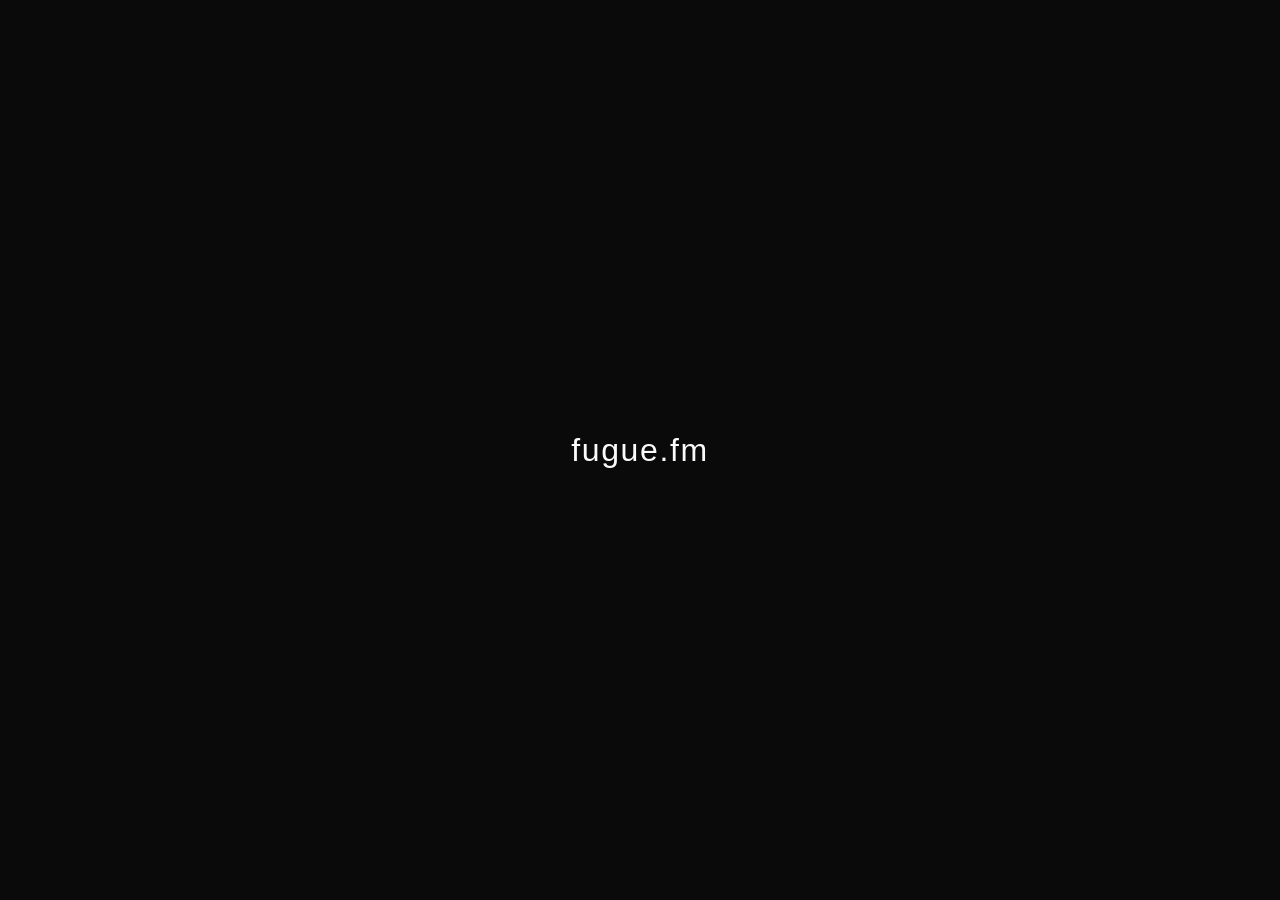
==== index.html @ 3a0ade51 "Add placeholder index.html Co-Authored-By: Claude Opus 4.7 (1M context) <noreply@anthropic.com>" ====
<!DOCTYPE html>
<html lang="en">
<head>
  <meta charset="utf-8">
  <meta name="viewport" content="width=device-width, initial-scale=1">
  <title>fugue.fm</title>
  <style>
    html, body { height: 100%; margin: 0; }
    body {
      display: flex;
      align-items: center;
      justify-content: center;
      font-family: -apple-system, BlinkMacSystemFont, "Segoe UI", Helvetica, Arial, sans-serif;
      background: #0a0a0a;
      color: #fafafa;
    }
    h1 { font-weight: 300; letter-spacing: 0.05em; }
  </style>
</head>
<body>
  <h1>fugue.fm</h1>
</body>
</html>
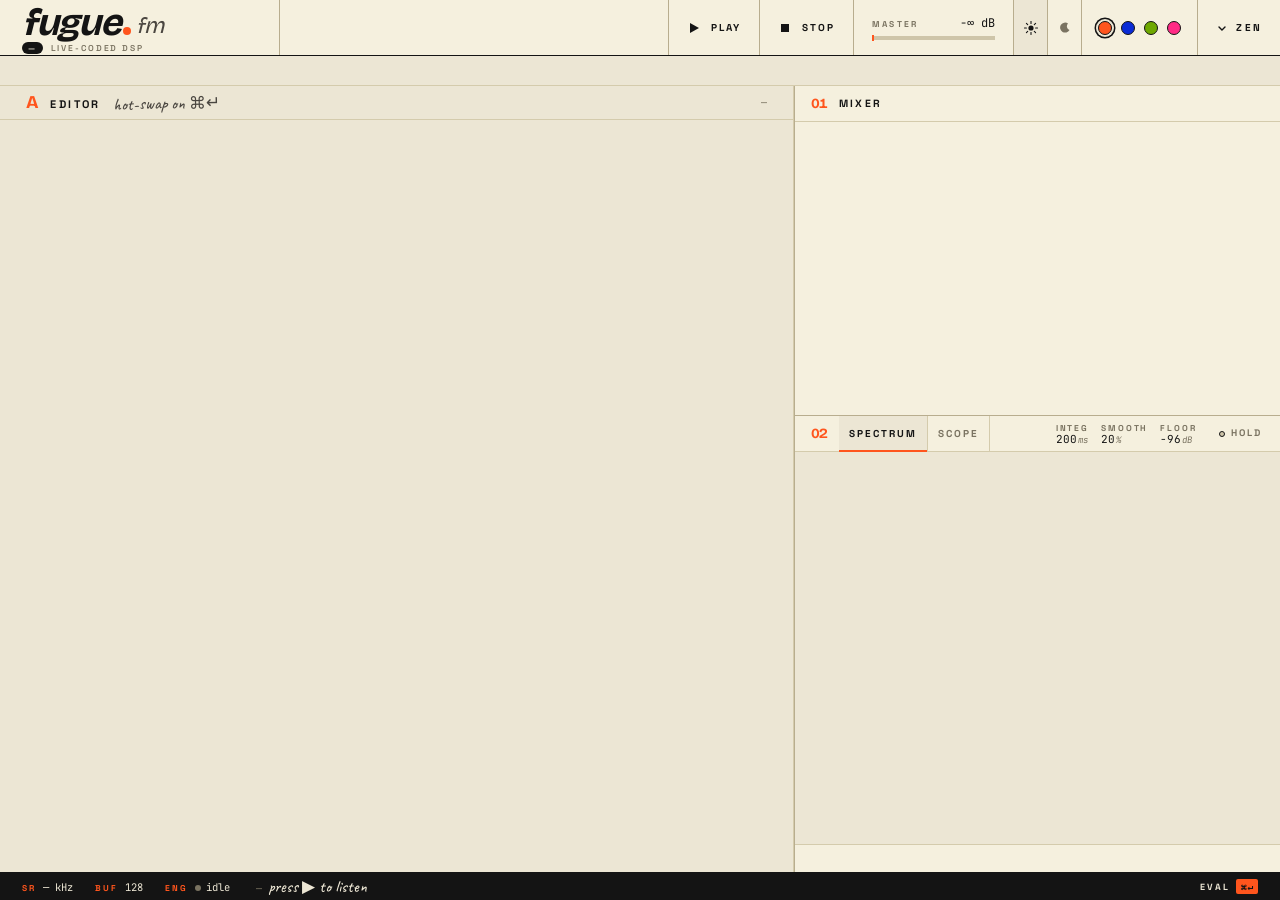
==== commit 42f5ebf8: "Ship the live-coded DSP UI Replaces the placeholder index.html with the full fugue.fm app: editor, m" ====
--- a/index.html
+++ b/index.html
@@ -1,23 +1,206 @@
-<!DOCTYPE html>
+<!doctype html>
 <html lang="en">
 <head>
-  <meta charset="utf-8">
-  <meta name="viewport" content="width=device-width, initial-scale=1">
-  <title>fugue.fm</title>
-  <style>
-    html, body { height: 100%; margin: 0; }
-    body {
-      display: flex;
-      align-items: center;
-      justify-content: center;
-      font-family: -apple-system, BlinkMacSystemFont, "Segoe UI", Helvetica, Arial, sans-serif;
-      background: #0a0a0a;
-      color: #fafafa;
-    }
-    h1 { font-weight: 300; letter-spacing: 0.05em; }
-  </style>
+  <meta charset="utf-8" />
+  <meta name="viewport" content="width=device-width, initial-scale=1, viewport-fit=cover" />
+  <title>fugue.fm — a live-coded DSP language in the browser</title>
+  <meta
+    name="description"
+    content="fugue is a live-coded DSP language that runs in your browser and plays a song while you edit it."
+  />
+  <link rel="canonical" href="https://fugue.fm/" />
+  <meta name="theme-color" content="#ece6d4" />
+  <meta name="color-scheme" content="light dark" />
+  <link
+    rel="icon"
+    type="image/svg+xml"
+    href="data:image/svg+xml,%3Csvg xmlns='http://www.w3.org/2000/svg' viewBox='0 0 32 32'%3E%3Crect width='32' height='32' fill='%23ece6d4'/%3E%3Ctext x='6' y='25' font-family='Georgia,serif' font-style='italic' font-weight='700' font-size='26' fill='%23141414'%3Ef%3C/text%3E%3Ccircle cx='22' cy='22' r='3' fill='%23ff551d'/%3E%3C/svg%3E"
+  />
+  <meta property="og:type" content="website" />
+  <meta property="og:title" content="fugue.fm — a live-coded DSP language" />
+  <meta property="og:description" content="fugue is a live-coded DSP language that runs in your browser and plays a song while you edit it." />
+  <meta property="og:url" content="https://fugue.fm/" />
+  <meta name="twitter:card" content="summary" />
+  <meta name="twitter:title" content="fugue.fm — a live-coded DSP language" />
+  <meta name="twitter:description" content="fugue is a live-coded DSP language that runs in your browser and plays a song while you edit it." />
+  <link rel="preconnect" href="https://fonts.googleapis.com" />
+  <link rel="preconnect" href="https://fonts.gstatic.com" crossorigin />
+  <link rel="preconnect" href="https://esm.sh" crossorigin />
+  <link
+    href="https://fonts.googleapis.com/css2?family=Bricolage+Grotesque:opsz,wght@12..96,400;12..96,500;12..96,600;12..96,700&family=Space+Grotesk:wght@400;500;600;700&family=JetBrains+Mono:ital,wght@0,400;0,500;0,700;1,400&family=Caveat:wght@400;500;600;700&display=swap"
+    rel="stylesheet"
+  />
+  <link rel="stylesheet" href="./style.css" />
 </head>
-<body>
-  <h1>fugue.fm</h1>
+<body class="theme-light">
+<div class="page">
+
+  <!-- ───────────────────────────── CHROME ───────────────────────────── -->
+  <header class="chrome">
+    <div class="brand">
+      <span class="wordmark">fugue<span class="dot"></span><span class="tld">fm</span></span>
+      <span class="plate">
+        <span class="pill" id="version-pill">—</span>
+        <span>live-coded dsp</span>
+      </span>
+    </div>
+    <div></div>
+    <div class="controls">
+      <button class="tbtn play idle" id="play" title="play / pause">
+        <span class="glyph" id="play-glyph">
+          <svg width="14" height="14" viewBox="0 0 14 14" fill="none">
+            <polygon points="3,2 12,7 3,12" fill="currentColor"/>
+          </svg>
+        </span>
+        <span id="play-label">Play</span>
+      </button>
+      <button class="tbtn" id="stop" title="stop">
+        <span class="glyph">
+          <svg width="14" height="14" viewBox="0 0 14 14" fill="none">
+            <rect x="3" y="3" width="8" height="8" fill="currentColor"/>
+          </svg>
+        </span>
+        Stop
+      </button>
+      <div class="master-strip">
+        <div class="row">
+          <span class="lbl">Master</span>
+          <span class="val" id="master-db">−∞ dB</span>
+        </div>
+        <div class="vu" id="topbar-vu"><div class="rms"></div><div class="peak"></div></div>
+      </div>
+    </div>
+    <div class="theme-toggle" title="Theme">
+      <button class="on" id="theme-light" title="Light">
+        <svg width="14" height="14" viewBox="0 0 14 14" fill="none">
+          <circle cx="7" cy="7" r="2.6" fill="currentColor"/>
+          <g stroke="currentColor" stroke-width="1.1" stroke-linecap="round">
+            <line x1="7" y1="0.5" x2="7" y2="2.4"/>
+            <line x1="7" y1="11.6" x2="7" y2="13.5"/>
+            <line x1="0.5" y1="7" x2="2.4" y2="7"/>
+            <line x1="11.6" y1="7" x2="13.5" y2="7"/>
+            <line x1="2.4" y1="2.4" x2="3.7" y2="3.7"/>
+            <line x1="10.3" y1="10.3" x2="11.6" y2="11.6"/>
+            <line x1="2.4" y1="11.6" x2="3.7" y2="10.3"/>
+            <line x1="10.3" y1="3.7" x2="11.6" y2="2.4"/>
+          </g>
+        </svg>
+      </button>
+      <button id="theme-dark" title="Dark">
+        <svg width="14" height="14" viewBox="0 0 14 14" fill="none">
+          <path d="M 10 2.5 A 5 5 0 1 0 11.5 9 A 4 4 0 0 1 10 2.5 Z" fill="currentColor"/>
+        </svg>
+      </button>
+    </div>
+    <div class="accents" id="accents" title="Accent">
+      <button class="accent-dot on" data-color="#ff551d" style="background:#ff551d" title="orange"></button>
+      <button class="accent-dot" data-color="#0a2bd6" style="background:#0a2bd6" title="cobalt"></button>
+      <button class="accent-dot" data-color="#6ea800" style="background:#6ea800" title="lime"></button>
+      <button class="accent-dot" data-color="#ff2a85" style="background:#ff2a85" title="hot pink"></button>
+    </div>
+    <button class="zen-btn" id="zen-btn" title="Zen mode (Esc to exit)">
+      <span class="glyph">
+        <svg width="10" height="10" viewBox="0 0 10 10" fill="none">
+          <path d="M 2 4 L 5 7 L 8 4" stroke="currentColor" stroke-width="1.4" fill="none" stroke-linecap="round"/>
+        </svg>
+      </span>
+      Zen
+    </button>
+  </header>
+
+  <!-- ───────────────────────────── TABS ───────────────────────────── -->
+  <div class="tabs" id="file-tabs"></div>
+
+  <!-- ───────────────────────────── MAIN ───────────────────────────── -->
+  <main class="main">
+
+    <section class="editor">
+      <div class="editor-head">
+        <div class="label">
+          <span class="num">A</span>
+          <span class="name">Editor</span>
+          <span class="meta" id="editor-meta">hot-swap on ⌘↵</span>
+        </div>
+        <div class="pos" id="editor-pos">—</div>
+      </div>
+      <div class="editor-body" id="editor-body">
+        <div id="editor-mount"></div>
+        <div class="boot-error" id="boot-error" hidden>
+          <div class="boot-error-body">
+            <div class="boot-error-head">engine load failed.</div>
+            <div class="boot-error-msg" id="boot-error-msg">—</div>
+          </div>
+        </div>
+      </div>
+    </section>
+
+    <section class="panels-col">
+
+      <article class="panel mixer-panel">
+        <div class="panel-head">
+          <span class="num">01</span>
+          <span class="name">Mixer</span>
+        </div>
+        <div class="panel-body mixer-body" id="channel-list"></div>
+      </article>
+
+      <article class="panel figure-panel">
+        <div class="panel-head">
+          <span class="num">02</span>
+          <div class="fig-tabs" id="fig-tabs">
+            <button class="fig-tab active" data-fig="spectrum">spectrum</button>
+            <button class="fig-tab"        data-fig="scope">scope</button>
+            <!-- patch (block-diagram) tab disabled — re-enable later -->
+            <!-- <button class="fig-tab"        data-fig="diagram">patch</button> -->
+          </div>
+          <div class="right-meta">
+            <div class="spec-ctl" id="spec-ctls">
+              <span class="ctl" id="ctl-integ" title="drag — temporal averaging window"><span class="lbl">integ</span><span class="cv">200<i>ms</i></span></span>
+              <span class="ctl" id="ctl-smooth" title="drag — spectral (frequency-axis) smoothing"><span class="lbl">smooth</span><span class="cv">20<i>%</i></span></span>
+              <span class="ctl" id="ctl-floor" title="drag — display floor"><span class="lbl">floor</span><span class="cv">−96<i>dB</i></span></span>
+            </div>
+            <div class="spec-ctl hidden" id="scope-ctls">
+              <span class="ctl" id="ctl-window" title="drag — scope window (post-trigger)"><span class="lbl">window</span><span class="cv">14.0<i>ms</i></span></span>
+            </div>
+            <button class="hold-btn" id="hold-btn" title="freeze the display">
+              <span class="led"></span> hold
+            </button>
+          </div>
+        </div>
+        <div class="panel-body figure-body">
+          <div class="fig-panel active" data-fig="spectrum" id="fig-spectrum"></div>
+          <div class="fig-panel"        data-fig="scope"    id="fig-scope"></div>
+          <!-- <div class="fig-panel"        data-fig="diagram"  id="fig-diagram"></div> -->
+        </div>
+        <div class="figure-cap">
+          <span id="cap-text"></span>
+        </div>
+      </article>
+
+    </section>
+
+  </main>
+
+  <!-- ───────────────────────────── STATUS ───────────────────────────── -->
+  <footer class="status">
+    <div class="chunk"><span class="lbl">SR</span><span class="val" id="sr-status">— kHz</span></div>
+    <div class="chunk"><span class="lbl">Buf</span><span class="val">128</span></div>
+    <div class="chunk"><span class="lbl">Eng</span>
+      <span class="val idle" id="engine-state"><span class="dot"></span>idle</span>
+    </div>
+    <div class="log"><span class="ts" id="log-ts">—</span><span id="log-msg">press ▶ to listen</span></div>
+    <div class="kbd">eval <kbd>⌘↵</kbd></div>
+  </footer>
+
+</div>
+
+<!--
+  main.js bootstraps the AudioWorklet, mounts CodeMirror 6 (loaded at
+  runtime from esm.sh), and wires the UI to the worklet's postMessage
+  channel. The wasm-bindgen JS entry point is loaded by main.js, not
+  directly. The AudioWorklet processor is a *module* worklet, registered
+  from main.js with `audioWorklet.addModule`.
+-->
+<script type="module" src="./main.js"></script>
 </body>
 </html>
--- a/style.css
+++ b/style.css
@@ -0,0 +1,1398 @@
+/* fugue.fm playground — Sagmeister skin.
+ *
+ * Cream paper + warm anthracite + signal orange. Bricolage Grotesque italic
+ * for the wordmark and panel index numbers; Space Grotesk for body chrome;
+ * JetBrains Mono for code + meters; Caveat for the brand stamp + log line.
+ *
+ * Layout (rows, top → bottom):  chrome (56) · tabs (30) · main (1fr) · status (28).
+ * Main is editor | panels-col (mixer + figure with tabs).
+ *
+ * The eval-flash + pattern-step CodeMirror hooks live at the bottom; the
+ * editor view theme itself is set by EditorView.theme in main.js.
+ */
+
+:root {
+    /* PAPER + INK — warm anthracite on cream. */
+    --paper: #ece6d4;
+    --surface: #f5f0de;
+    --surface-2: #e0d9c2;
+    --recess: #cec5a9;
+    --hairline: #b8ad8e;
+    --hairline-2: #d4cbac;
+    --ink: #141414;
+    --ink-2: #4a4640;
+    --ink-3: #7a7361;
+    --ink-4: #a59c82;
+
+    /* SIGNAL — orange by default, swapped at runtime by the accent picker. */
+    --signal: #ff551d;
+    --signal-deep: #c93d10;
+    --signal-soft: #ffd0bd;
+    --signal-ink: #141414;
+
+    /* Compatibility aliases — older selectors in main.js still reach for
+     * --brick / --signal-soft. Keep both names alive so a missed reference
+     * doesn't render as the literal string "var(--brick)". */
+    --brick: var(--signal);
+    --brick-soft: var(--signal-soft);
+
+    --display: 'Bricolage Grotesque', 'Space Grotesk', sans-serif;
+    --sans: 'Space Grotesk', 'Helvetica Neue', Helvetica, Arial, sans-serif;
+    --mono: 'JetBrains Mono', 'IBM Plex Mono', 'SF Mono', Menlo, Consolas, monospace;
+    --hand: 'Caveat', 'Spectral', cursive;
+
+    --chrome-h: 56px;
+    --tabs-h: 30px;
+    --status-h: 28px;
+}
+
+body.theme-dark {
+    --paper: #161412;
+    --surface: #221e1a;
+    --surface-2: #2c2823;
+    --recess: #0f0e0c;
+    --hairline: #3a342a;
+    --hairline-2: #2a261f;
+    --ink: #f1e8d4;
+    --ink-2: #b8ad92;
+    --ink-3: #7a7363;
+    --ink-4: #4a4538;
+    --signal-soft: #4a2614;
+}
+
+* {
+    box-sizing: border-box;
+    margin: 0;
+    padding: 0;
+}
+
+html,
+body {
+    width: 100%;
+    height: 100%;
+    background: var(--paper);
+    color: var(--ink);
+    font-family: var(--sans);
+    font-feature-settings: "kern" 1, "liga" 1, "tnum" 1, "ss01" 1;
+    -webkit-font-smoothing: antialiased;
+    -moz-osx-font-smoothing: grayscale;
+    overflow: hidden;
+    transition: background-color 220ms ease, color 220ms ease;
+}
+
+/* ── Page frame ─────────────────────────────────────────────────────── */
+.page {
+    width: 100%;
+    height: 100vh;
+    display: grid;
+    grid-template-rows: var(--chrome-h) var(--tabs-h) minmax(0, 1fr) var(--status-h);
+    position: relative;
+}
+
+body.zen .page {
+    grid-template-rows: 36px 0 minmax(0, 1fr) 0;
+}
+
+body.zen .tabs,
+body.zen .status {
+    overflow: hidden;
+    pointer-events: none;
+}
+
+/* ── Chrome ─────────────────────────────────────────────────────────── */
+.chrome {
+    display: grid;
+    grid-template-columns: minmax(280px, auto) 1fr auto auto auto auto;
+    align-items: stretch;
+    height: var(--chrome-h);
+    background: var(--surface);
+    border-bottom: 1.5px solid var(--ink);
+    position: relative;
+}
+
+body.zen .chrome {
+    height: 36px;
+    grid-template-columns: 1fr auto;
+    border-bottom: 1px solid var(--hairline-2);
+    background: var(--paper);
+}
+
+body.zen .brand,
+body.zen .controls,
+body.zen .theme-toggle,
+body.zen .accents {
+    display: none;
+}
+
+body.zen .editor {
+    grid-template-rows: minmax(0, 1fr);
+}
+
+body.zen .editor-head {
+    display: none;
+}
+
+/* Brand cell — wordmark + version plate + the one rotated stamp. */
+.brand {
+    padding: 0 22px;
+    border-right: 1px solid var(--hairline);
+    display: grid;
+    grid-template-columns: auto auto;
+    grid-template-rows: 1fr auto;
+    align-items: end;
+    column-gap: 12px;
+    overflow: hidden;
+}
+
+.wordmark {
+    font-family: var(--display);
+    font-weight: 700;
+    font-style: italic;
+    font-size: clamp(28px, 3.4vw, 38px);
+    line-height: 1;
+    letter-spacing: -0.035em;
+    color: var(--ink);
+    align-self: center;
+    grid-row: 1 / 2;
+    grid-column: 1 / 2;
+    white-space: nowrap;
+    display: inline-flex;
+    align-items: baseline;
+    padding-top: 4px;
+}
+
+.wordmark .dot {
+    display: inline-block;
+    width: 8px;
+    height: 8px;
+    background: var(--signal);
+    border-radius: 50%;
+    margin: 0 3px 4px 3px;
+    flex: 0 0 auto;
+}
+
+.wordmark .tld {
+    font-weight: 400;
+    font-style: italic;
+    color: var(--ink-2);
+    font-size: 0.6em;
+    letter-spacing: -0.02em;
+    align-self: flex-end;
+    margin-bottom: 4px;
+    margin-left: 2px;
+}
+
+body.zen .wordmark {
+    font-size: 22px;
+}
+
+body.zen .wordmark .dot {
+    width: 5px;
+    height: 5px;
+    margin-bottom: 2px;
+}
+
+.plate {
+    grid-row: 2 / 3;
+    grid-column: 1 / 2;
+    display: flex;
+    align-items: center;
+    gap: 8px;
+    padding-bottom: 6px;
+    font-weight: 600;
+    font-size: 8.5px;
+    letter-spacing: 0.22em;
+    text-transform: uppercase;
+    color: var(--ink-3);
+    white-space: nowrap;
+}
+
+.plate .pill {
+    display: inline-flex;
+    align-items: center;
+    padding: 1px 6px;
+    background: var(--ink);
+    color: var(--surface);
+    border-radius: 999px;
+    font-size: 8px;
+    letter-spacing: 0.2em;
+    font-weight: 600;
+}
+
+body.zen .plate {
+    display: none;
+}
+
+.brand-stamp {
+    grid-row: 1 / 3;
+    grid-column: 2 / 3;
+    align-self: center;
+    font-family: var(--hand);
+    font-weight: 500;
+    font-size: 17px;
+    line-height: 1.05;
+    color: var(--signal);
+    transform: rotate(-7deg);
+    text-align: center;
+    white-space: nowrap;
+}
+
+body.zen .brand-stamp {
+    display: none;
+}
+
+@media (max-width: 1100px) {
+    .brand-stamp {
+        display: none;
+    }
+}
+
+/* Transport + master strip cluster. */
+.controls {
+    display: flex;
+    align-items: stretch;
+    height: 100%;
+    border-left: 1px solid var(--hairline);
+    margin-left: 12px;
+}
+
+body.zen .controls {
+    display: none;
+}
+
+.tbtn {
+    height: 100%;
+    background: none;
+    border: none;
+    border-right: 1px solid var(--hairline);
+    padding: 0 18px;
+    font-family: var(--sans);
+    font-weight: 700;
+    font-size: 10px;
+    text-transform: uppercase;
+    letter-spacing: 0.2em;
+    color: var(--ink);
+    cursor: pointer;
+    display: flex;
+    align-items: center;
+    gap: 10px;
+    white-space: nowrap;
+    transition: background 120ms ease;
+}
+
+.tbtn:hover {
+    background: rgba(20, 20, 20, 0.04);
+}
+
+.tbtn .glyph {
+    width: 14px;
+    height: 14px;
+    display: grid;
+    place-items: center;
+    color: currentColor;
+}
+
+.tbtn.play.on {
+    background: var(--signal);
+    color: var(--signal-ink);
+    border-right-color: var(--signal);
+}
+
+.tbtn.play.on:hover {
+    background: var(--signal);
+    filter: brightness(0.96);
+}
+
+/* Idle pulse on the play button until the first start. */
+@keyframes playIdlePulse {
+    0% {
+        box-shadow: inset 0 -2px 0 0 var(--signal);
+    }
+
+    50% {
+        box-shadow: inset 0 -3px 0 0 var(--signal-deep);
+    }
+
+    100% {
+        box-shadow: inset 0 -2px 0 0 var(--signal);
+    }
+}
+
+.tbtn.play.idle {
+    animation: playIdlePulse 1.6s ease-in-out infinite;
+}
+
+.master-strip {
+    display: flex;
+    flex-direction: column;
+    justify-content: center;
+    gap: 5px;
+    padding: 0 18px;
+    min-width: 160px;
+    border-right: 1px solid var(--hairline);
+}
+
+.master-strip .row {
+    display: flex;
+    align-items: baseline;
+    justify-content: space-between;
+    gap: 12px;
+}
+
+.master-strip .lbl {
+    font-weight: 700;
+    font-size: 8.5px;
+    letter-spacing: 0.24em;
+    text-transform: uppercase;
+    color: var(--ink-3);
+}
+
+.master-strip .val {
+    font-family: var(--mono);
+    font-size: 12px;
+    color: var(--ink);
+}
+
+.master-strip .vu {
+    position: relative;
+    height: 4px;
+    background: var(--recess);
+}
+
+.master-strip .vu .rms {
+    position: absolute;
+    left: 0;
+    top: 0;
+    bottom: 0;
+    background: var(--ink);
+}
+
+.master-strip .vu .peak {
+    position: absolute;
+    top: -1px;
+    bottom: -1px;
+    width: 1.5px;
+    background: var(--signal);
+}
+
+/* Theme toggle. */
+.theme-toggle {
+    display: flex;
+    height: 100%;
+}
+
+.theme-toggle button {
+    background: none;
+    border: none;
+    border-right: 1px solid var(--hairline);
+    width: 34px;
+    cursor: pointer;
+    color: var(--ink-3);
+    display: grid;
+    place-items: center;
+    transition: color 120ms ease, background 120ms ease;
+}
+
+.theme-toggle button.on {
+    color: var(--ink);
+    background: var(--paper);
+}
+
+.theme-toggle button:not(.on):hover {
+    color: var(--ink-2);
+    background: rgba(20, 20, 20, 0.03);
+}
+
+.accents {
+    display: flex;
+    height: 100%;
+    align-items: center;
+    gap: 9px;
+    padding: 0 16px;
+    border-right: 1px solid var(--hairline);
+}
+
+.accent-dot {
+    width: 14px;
+    height: 14px;
+    border-radius: 50%;
+    border: 1.5px solid var(--ink);
+    cursor: pointer;
+    padding: 0;
+    transition: transform 120ms ease;
+}
+
+.accent-dot:hover {
+    transform: scale(1.15);
+}
+
+.accent-dot.on {
+    box-shadow: 0 0 0 2px var(--paper), 0 0 0 3.5px var(--ink);
+}
+
+.zen-btn {
+    height: 100%;
+    background: none;
+    border: none;
+    padding: 0 18px;
+    font-family: var(--sans);
+    font-weight: 700;
+    font-size: 10px;
+    letter-spacing: 0.22em;
+    text-transform: uppercase;
+    color: var(--ink);
+    cursor: pointer;
+    display: flex;
+    align-items: center;
+    gap: 8px;
+    white-space: nowrap;
+    transition: background 120ms ease, color 120ms ease;
+}
+
+.zen-btn:hover {
+    background: rgba(20, 20, 20, 0.04);
+    color: var(--signal);
+}
+
+.zen-btn .glyph {
+    width: 12px;
+    height: 12px;
+    display: grid;
+    place-items: center;
+}
+
+body.zen .zen-btn {
+    padding: 0 14px;
+    font-size: 9.5px;
+}
+
+/* ── Tabs row ───────────────────────────────────────────────────────── */
+.tabs {
+    display: flex;
+    align-items: stretch;
+    background: var(--paper);
+    border-bottom: 1px solid var(--hairline-2);
+    overflow-x: auto;
+}
+
+.file-tab {
+    background: none;
+    border: none;
+    border-right: 1px solid var(--hairline-2);
+    padding: 0 16px;
+    font-family: var(--mono);
+    font-size: 11px;
+    color: var(--ink-3);
+    cursor: pointer;
+    display: flex;
+    align-items: center;
+    gap: 10px;
+    white-space: nowrap;
+    position: relative;
+    line-height: 1;
+}
+
+.file-tab .idx {
+    font-family: var(--sans);
+    font-weight: 700;
+    font-size: 8.5px;
+    letter-spacing: 0.1em;
+    background: var(--surface);
+    border: 1px solid var(--hairline-2);
+    padding: 1px 4px;
+    border-radius: 2px;
+    color: var(--ink-4);
+}
+
+.file-tab:hover {
+    color: var(--ink-2);
+}
+
+.file-tab.active {
+    color: var(--ink);
+    background: var(--surface);
+}
+
+.file-tab.active .idx {
+    background: var(--signal);
+    border-color: var(--signal);
+    color: var(--ink);
+}
+
+.file-tab.active::after {
+    content: '';
+    position: absolute;
+    left: 0;
+    right: 0;
+    bottom: -1px;
+    height: 3px;
+    background: var(--signal);
+}
+
+.file-tab .dot {
+    width: 5px;
+    height: 5px;
+    border-radius: 50%;
+    background: var(--signal);
+    opacity: 0;
+}
+
+.file-tab .dot.dirty {
+    opacity: 1;
+}
+
+/* ── Main grid ──────────────────────────────────────────────────────── */
+.main {
+    display: grid;
+    grid-template-columns: minmax(0, 1fr) minmax(360px, 38vw);
+    min-height: 0;
+    background: var(--paper);
+    overflow: hidden;
+}
+
+body.zen .main {
+    grid-template-columns: 1fr;
+}
+
+body.zen .panels-col {
+    display: none;
+}
+
+/* ── Editor ─────────────────────────────────────────────────────────── */
+.editor {
+    position: relative;
+    overflow: hidden;
+    background: var(--paper);
+    border-right: 1px solid var(--hairline-2);
+    display: grid;
+    grid-template-rows: 34px minmax(0, 1fr);
+}
+
+.editor-head {
+    display: flex;
+    align-items: center;
+    justify-content: space-between;
+    padding: 0 26px;
+    border-bottom: 1px solid var(--hairline-2);
+    background: var(--paper);
+}
+
+.editor-head .label {
+    display: flex;
+    align-items: baseline;
+    gap: 12px;
+}
+
+.editor-head .label .num {
+    font-family: var(--display);
+    font-weight: 700;
+    font-size: 18px;
+    color: var(--signal);
+    letter-spacing: -0.04em;
+    line-height: 1;
+}
+
+.editor-head .label .name {
+    font-family: var(--sans);
+    font-weight: 700;
+    font-size: 11px;
+    letter-spacing: 0.22em;
+    text-transform: uppercase;
+    color: var(--ink);
+}
+
+.editor-head .label .meta {
+    font-family: var(--hand);
+    font-size: 17px;
+    color: var(--ink-2);
+    font-weight: 500;
+    transform: translateY(1px) rotate(-1deg);
+}
+
+.editor-head .pos {
+    font-family: var(--mono);
+    font-size: 10px;
+    color: var(--ink-3);
+}
+
+.editor-body {
+    overflow: hidden;
+    position: relative;
+    min-height: 0;
+}
+
+.editor-body #editor-mount {
+    height: 100%;
+}
+
+.editor-body .cm-editor {
+    height: 100%;
+}
+
+.editor-body .cm-editor.cm-focused {
+    outline: none;
+}
+
+/* Eval flash — orange wash on the evaluated lines. */
+@keyframes evalFlash {
+    from {
+        background-color: rgba(255, 85, 29, 0.18);
+    }
+
+    to {
+        background-color: rgba(255, 85, 29, 0);
+    }
+}
+
+.cm-eval-flash {
+    animation: evalFlash 0.5s ease-out forwards;
+}
+
+/* Pattern-step highlight — orange chip per active mini-notation step. */
+.cm-pattern-active {
+    background-color: var(--signal);
+    color: var(--ink);
+    border-radius: 2px;
+    box-shadow: 0 0 0 1px var(--ink);
+    padding: 0 1px;
+}
+
+.boot-error {
+    position: absolute;
+    inset: 0;
+    z-index: 40;
+    background: rgba(236, 230, 212, 0.94);
+    display: flex;
+    align-items: center;
+    justify-content: center;
+}
+
+.boot-error[hidden] {
+    display: none;
+}
+
+.boot-error-body {
+    max-width: 420px;
+    border: 1.5px solid var(--signal);
+    background: var(--paper);
+    padding: 18px 22px;
+    box-shadow: 0 12px 36px rgba(0, 0, 0, 0.18);
+}
+
+.boot-error-head {
+    font-family: var(--sans);
+    font-size: 12px;
+    font-weight: 700;
+    letter-spacing: 0.18em;
+    text-transform: uppercase;
+    color: var(--signal);
+    margin-bottom: 8px;
+}
+
+.boot-error-msg {
+    font-family: var(--mono);
+    font-size: 11.5px;
+    color: var(--ink);
+    line-height: 1.5;
+    word-break: break-word;
+}
+
+/* ── Inline @param slider — pinned to the right of its code line ─────
+ * The CodeMirror widget mounts at the value token but is absolutely
+ * positioned so the line's text (range annotation, modifiers) flows
+ * naturally to its left while every slider lines up on the same right
+ * edge. The line gets `position: relative` and a min-width that fills
+ * the scroller, so the slider docks to the editor's right edge even
+ * for short lines (and to the longest-line edge once horizontal scroll
+ * is active). */
+.cm-param-knob {
+    display: inline-grid;
+    place-items: center;
+    position: relative;
+    width: 16px;
+    height: 16px;
+    margin: 0 1px 0 8px;
+    vertical-align: 3px;
+    cursor: ns-resize;
+    user-select: none;
+}
+
+.cm-param-knob .ring {
+    position: absolute;
+    inset: 0;
+    border: 1.2px solid var(--hairline);
+    border-radius: 50%;
+    transition: border-color 120ms ease;
+}
+
+.cm-param-knob:hover .ring,
+.cm-param-knob.dragging .ring {
+    border-color: var(--ink-3);
+}
+
+.cm-param-knob .ind {
+    position: absolute;
+    width: 1.6px;
+    height: 5px;
+    top: 2px;
+    left: 50%;
+    background: var(--ink);
+    transform-origin: 50% 6px;
+    border-radius: 1px;
+}
+
+.cm-param-knob.dragging .ind {
+    background: var(--signal);
+}
+
+.cm-param-knob .dot {
+    width: 2px;
+    height: 2px;
+    background: var(--ink);
+    border-radius: 50%;
+}
+
+/* ── Panels column ──────────────────────────────────────────────────── */
+.panels-col {
+    background: var(--surface);
+    border-left: 1px solid var(--hairline);
+    overflow: hidden;
+    display: grid;
+    grid-template-rows: minmax(160px, 42%) minmax(0, 1fr);
+    min-height: 0;
+}
+
+.panel {
+    display: grid;
+    grid-template-rows: 36px minmax(0, 1fr);
+    border-bottom: 1px solid var(--hairline);
+    background: var(--surface);
+    min-height: 0;
+}
+
+.panel:last-child {
+    border-bottom: none;
+}
+
+.panel-head {
+    display: flex;
+    align-items: center;
+    padding: 0 14px 0 16px;
+    border-bottom: 1px solid var(--hairline-2);
+    background: var(--surface);
+    gap: 10px;
+}
+
+.panel-head .num {
+    font-family: var(--display);
+    font-weight: 700;
+    font-size: 14px;
+    color: var(--signal);
+    letter-spacing: -0.04em;
+    line-height: 1;
+    min-width: 18px;
+}
+
+.panel-head .name {
+    font-family: var(--sans);
+    font-weight: 700;
+    font-size: 10.5px;
+    letter-spacing: 0.22em;
+    text-transform: uppercase;
+    color: var(--ink);
+}
+
+.panel-head .meta {
+    font-family: var(--hand);
+    font-size: 16px;
+    color: var(--ink-2);
+    flex: 1;
+    margin-left: 4px;
+    line-height: 1;
+    transform: translateY(1px) rotate(-1deg);
+}
+
+.panel-body {
+    overflow: hidden;
+    min-height: 0;
+    position: relative;
+    display: flex;
+    flex-direction: column;
+}
+
+/* ── Mixer ──────────────────────────────────────────────────────────── */
+.mixer-body {
+    overflow-y: auto;
+    padding: 8px 0 4px;
+}
+
+/* Six columns: idx · name · slider+vu · m/s · dB. */
+.channel-strip {
+    display: grid;
+    grid-template-columns: 18px minmax(74px, 0.9fr) minmax(0, 2fr) 56px 50px;
+    align-items: center;
+    column-gap: 10px;
+    height: 34px;
+    padding: 0 16px;
+    border-bottom: 1px dashed var(--hairline-2);
+    position: relative;
+}
+
+.channel-strip:last-child {
+    border-bottom: none;
+}
+
+.channel-strip:hover {
+    background: rgba(255, 85, 29, 0.04);
+}
+
+.channel-strip .idx {
+    font-family: var(--mono);
+    font-size: 9.5px;
+    font-weight: 700;
+    color: var(--ink-4);
+}
+
+.channel-strip .label {
+    display: flex;
+    flex-direction: column;
+    min-width: 0;
+}
+
+.channel-strip .label .key {
+    font-family: var(--sans);
+    font-weight: 700;
+    font-size: 12px;
+    color: var(--ink);
+    white-space: nowrap;
+    overflow: hidden;
+    text-overflow: ellipsis;
+}
+
+.channel-strip .label .kind {
+    font-family: var(--hand);
+    font-size: 13px;
+    color: var(--ink-3);
+    line-height: 1.1;
+    font-weight: 500;
+    white-space: nowrap;
+    overflow: hidden;
+    text-overflow: ellipsis;
+}
+
+.channel-strip.muted .label .key {
+    color: var(--ink-3);
+}
+
+/* Slider + integrated VU — the slider's track is the meter. */
+.gain-slider {
+    position: relative;
+    width: 100%;
+    height: 18px;
+    cursor: ew-resize;
+    user-select: none;
+    display: flex;
+    align-items: center;
+}
+
+.gain-slider .track {
+    position: relative;
+    width: 100%;
+    height: 6px;
+    background: var(--recess);
+    border: 1px solid var(--hairline);
+    overflow: visible;
+    transition: border-color 120ms ease;
+}
+
+.gain-slider:hover .track,
+.gain-slider.dragging .track {
+    border-color: var(--ink-3);
+}
+
+.gain-slider .rms {
+    position: absolute;
+    left: 0;
+    top: 0;
+    bottom: 0;
+    background: var(--ink);
+    opacity: 0.85;
+}
+
+.channel-strip.muted .gain-slider .rms {
+    background: var(--ink-4);
+}
+
+.gain-slider .peak {
+    position: absolute;
+    top: -2px;
+    bottom: -2px;
+    width: 1.5px;
+    background: var(--signal);
+}
+
+.gain-slider .handle {
+    position: absolute;
+    top: 50%;
+    width: 4px;
+    height: 18px;
+    background: var(--ink);
+    transform: translate(-50%, -50%);
+    border-radius: 1px;
+    box-shadow: 0 0 0 1px var(--paper);
+}
+
+.gain-slider.dragging .handle {
+    background: var(--signal);
+}
+
+.gain-slider.clip .track {
+    box-shadow: inset 0 0 0 1px var(--signal);
+}
+
+.ms-buttons {
+    display: flex;
+    gap: 3px;
+    justify-content: center;
+}
+
+.ms-buttons button {
+    width: 22px;
+    height: 19px;
+    border: 1.2px solid var(--ink);
+    background: var(--paper);
+    font-family: var(--sans);
+    font-weight: 700;
+    font-size: 9px;
+    color: var(--ink);
+    cursor: pointer;
+    line-height: 1;
+    border-radius: 0;
+}
+
+.ms-buttons button:hover {
+    background: var(--surface-2);
+}
+
+.ms-buttons button.on.mute {
+    background: var(--ink);
+    color: var(--paper);
+}
+
+.ms-buttons button.on.solo {
+    background: var(--signal);
+    color: var(--ink);
+    border-color: var(--signal);
+}
+
+.ms-buttons button:disabled {
+    opacity: 0.35;
+    cursor: not-allowed;
+}
+
+.db-readout {
+    font-family: var(--mono);
+    font-size: 10.5px;
+    text-align: right;
+    color: var(--ink-3);
+    font-feature-settings: "tnum" 1;
+}
+
+.db-readout .neg {
+    color: inherit;
+}
+
+.channel-strip:not(.muted) .db-readout {
+    color: var(--ink);
+}
+
+.channel-strip.master-strip {
+    border-top: 1.5px solid var(--ink);
+    background: var(--surface-2);
+    margin-top: 6px;
+    border-bottom: none;
+}
+
+.channel-strip.master-strip .label .key {
+    font-family: var(--display);
+    font-weight: 700;
+    font-style: italic;
+    font-size: 16px;
+    letter-spacing: -0.02em;
+}
+
+/* ── Figure pane ────────────────────────────────────────────────────── */
+.figure-panel {
+    grid-template-rows: 36px minmax(0, 1fr) 28px;
+}
+
+.figure-panel .panel-head {
+    gap: 6px;
+    padding-right: 8px;
+}
+
+.fig-tabs {
+    display: flex;
+    align-items: stretch;
+    flex: 1;
+    height: 100%;
+    margin-left: 4px;
+}
+
+.fig-tab {
+    background: none;
+    border: none;
+    padding: 0 10px;
+    cursor: pointer;
+    font-family: var(--sans);
+    font-weight: 700;
+    font-size: 10px;
+    letter-spacing: 0.2em;
+    text-transform: uppercase;
+    color: var(--ink-3);
+    border-right: 1px solid var(--hairline-2);
+    line-height: 1;
+    transition: color 120ms ease, background 120ms ease;
+    position: relative;
+}
+
+.fig-tab:hover {
+    color: var(--ink-2);
+}
+
+.fig-tab.active {
+    color: var(--ink);
+    background: var(--paper);
+}
+
+.fig-tab.active::after {
+    content: '';
+    position: absolute;
+    left: 0;
+    right: 0;
+    bottom: -1px;
+    height: 2px;
+    background: var(--signal);
+}
+
+.right-meta {
+    display: flex;
+    align-items: center;
+    gap: 12px;
+}
+
+.spec-ctl {
+    display: flex;
+    align-items: center;
+    gap: 12px;
+}
+
+.spec-ctl.hidden {
+    display: none;
+}
+
+.ctl {
+    display: flex;
+    flex-direction: column;
+    gap: 1px;
+    cursor: ns-resize;
+    user-select: none;
+}
+
+.ctl .lbl {
+    font-family: var(--sans);
+    font-weight: 700;
+    font-size: 8.5px;
+    letter-spacing: 0.22em;
+    text-transform: uppercase;
+    color: var(--ink-3);
+}
+
+.ctl .cv {
+    font-family: var(--mono);
+    font-size: 11px;
+    line-height: 1;
+    color: var(--ink);
+    font-feature-settings: "tnum" 1;
+}
+
+.ctl .cv i {
+    font-style: italic;
+    font-family: var(--mono);
+    font-size: 9px;
+    color: var(--ink-3);
+    margin-left: 1px;
+}
+
+.ctl:hover .cv {
+    color: var(--signal);
+}
+
+.hold-btn {
+    background: none;
+    border: none;
+    font-family: var(--sans);
+    font-weight: 700;
+    font-size: 9.5px;
+    letter-spacing: 0.22em;
+    text-transform: uppercase;
+    color: var(--ink-3);
+    padding: 0 10px;
+    cursor: pointer;
+    display: flex;
+    align-items: center;
+    gap: 6px;
+    line-height: 1;
+}
+
+.hold-btn .led {
+    width: 6px;
+    height: 6px;
+    border-radius: 50%;
+    background: var(--recess);
+    border: 1px solid var(--ink);
+}
+
+.hold-btn:hover {
+    color: var(--ink-2);
+}
+
+.hold-btn.on {
+    color: var(--ink);
+}
+
+.hold-btn.on .led {
+    background: var(--signal);
+    border-color: var(--signal);
+}
+
+.hold-btn.hidden {
+    display: none;
+}
+
+.figure-body {
+    overflow: hidden;
+    position: relative;
+    padding: 14px 16px 8px;
+    background: var(--paper);
+}
+
+.fig-panel {
+    position: absolute;
+    inset: 0;
+    padding: 14px 16px 8px;
+    display: none;
+}
+
+.fig-panel.active {
+    display: block;
+}
+
+.fig-blank {
+    height: 100%;
+    display: flex;
+    flex-direction: column;
+    align-items: center;
+    justify-content: center;
+    gap: 8px;
+    text-align: center;
+}
+
+.fig-blank .glyph {
+    font-family: var(--display);
+    font-style: italic;
+    font-size: 30px;
+    color: var(--ink-4);
+}
+
+.fig-blank .msg {
+    font-family: var(--sans);
+    font-size: 11px;
+    color: var(--ink-3);
+    max-width: 320px;
+    line-height: 1.5;
+    letter-spacing: 0.04em;
+    text-transform: uppercase;
+    font-weight: 600;
+}
+
+.figure-cap {
+    border-top: 1px solid var(--hairline-2);
+    padding: 8px 16px;
+    font-family: var(--sans);
+    font-size: 10px;
+    color: var(--ink-3);
+    letter-spacing: 0.2em;
+    text-transform: uppercase;
+    font-weight: 600;
+    line-height: 1;
+    display: flex;
+    align-items: center;
+    background: var(--surface);
+}
+
+/* SVG figure styling — class names match the existing main.js drawers. */
+.fig-svg {
+    width: 100%;
+    height: 100%;
+    display: block;
+    overflow: visible;
+}
+
+.fig-svg .ax-soft {
+    stroke: var(--hairline-2);
+    stroke-width: 1;
+    fill: none;
+}
+
+.fig-svg .ax {
+    stroke: var(--hairline-2);
+    stroke-width: 1;
+    fill: none;
+}
+
+.fig-svg .ax-strong {
+    stroke: var(--hairline);
+    stroke-width: 1;
+    fill: none;
+}
+
+.fig-svg .ink-line {
+    stroke: var(--ink);
+    stroke-width: 1.4;
+    fill: none;
+}
+
+.fig-svg .ink-fill {
+    fill: var(--ink);
+}
+
+.fig-svg .accent {
+    stroke: var(--signal);
+    stroke-width: 1.2;
+    fill: none;
+}
+
+.fig-svg text {
+    font-family: var(--mono);
+    font-size: 9.5px;
+    fill: var(--ink-2);
+}
+
+.fig-svg text.tag {
+    font-family: var(--sans);
+    font-weight: 700;
+    font-size: 8.5px;
+    letter-spacing: 0.22em;
+    text-transform: uppercase;
+    fill: var(--ink-3);
+}
+
+.fig-svg .dash {
+    stroke-dasharray: 3 4;
+}
+
+/* ── Status bar — dark with orange accents ──────────────────────────── */
+.status {
+    display: flex;
+    align-items: center;
+    background: var(--ink);
+    color: var(--paper);
+    border-top: 1.5px solid var(--ink);
+    padding: 0 22px;
+    height: var(--status-h);
+    font-family: var(--mono);
+    font-size: 10.5px;
+    gap: 22px;
+    overflow: hidden;
+}
+
+.status .chunk {
+    display: flex;
+    align-items: baseline;
+    gap: 7px;
+    flex: 0 0 auto;
+    white-space: nowrap;
+}
+
+.status .chunk .lbl {
+    font-family: var(--sans);
+    font-weight: 700;
+    font-size: 8.5px;
+    letter-spacing: 0.24em;
+    text-transform: uppercase;
+    color: var(--signal);
+}
+
+.status .chunk .val {
+    color: var(--paper);
+}
+
+.status .chunk .val .dot {
+    display: inline-block;
+    width: 6px;
+    height: 6px;
+    border-radius: 50%;
+    background: var(--signal);
+    margin-right: 5px;
+    vertical-align: middle;
+}
+
+.status .chunk .val.idle .dot {
+    background: var(--ink-3);
+}
+
+.status .chunk .val.err {
+    color: var(--signal);
+}
+
+.status .chunk .val.err .dot {
+    background: var(--signal);
+}
+
+.status .log {
+    flex: 1 1 0%;
+    min-width: 0;
+    font-family: var(--hand);
+    font-size: 17px;
+    color: var(--paper);
+    line-height: 1;
+    overflow: hidden;
+    white-space: nowrap;
+    text-overflow: ellipsis;
+    font-weight: 500;
+    padding-left: 4px;
+}
+
+.status .log .ts {
+    font-family: var(--mono);
+    color: var(--ink-3);
+    font-size: 10px;
+    margin-right: 6px;
+    font-weight: 400;
+}
+
+.status .kbd {
+    flex: 0 0 auto;
+    margin-left: auto;
+    display: flex;
+    align-items: center;
+    gap: 6px;
+    font-family: var(--sans);
+    font-weight: 700;
+    font-size: 9px;
+    letter-spacing: 0.24em;
+    text-transform: uppercase;
+    color: var(--paper);
+}
+
+.status .kbd kbd {
+    font-family: var(--mono);
+    font-size: 9.5px;
+    background: var(--signal);
+    color: var(--ink);
+    padding: 1px 5px;
+    font-weight: 700;
+    letter-spacing: 0;
+    border-radius: 2px;
+}
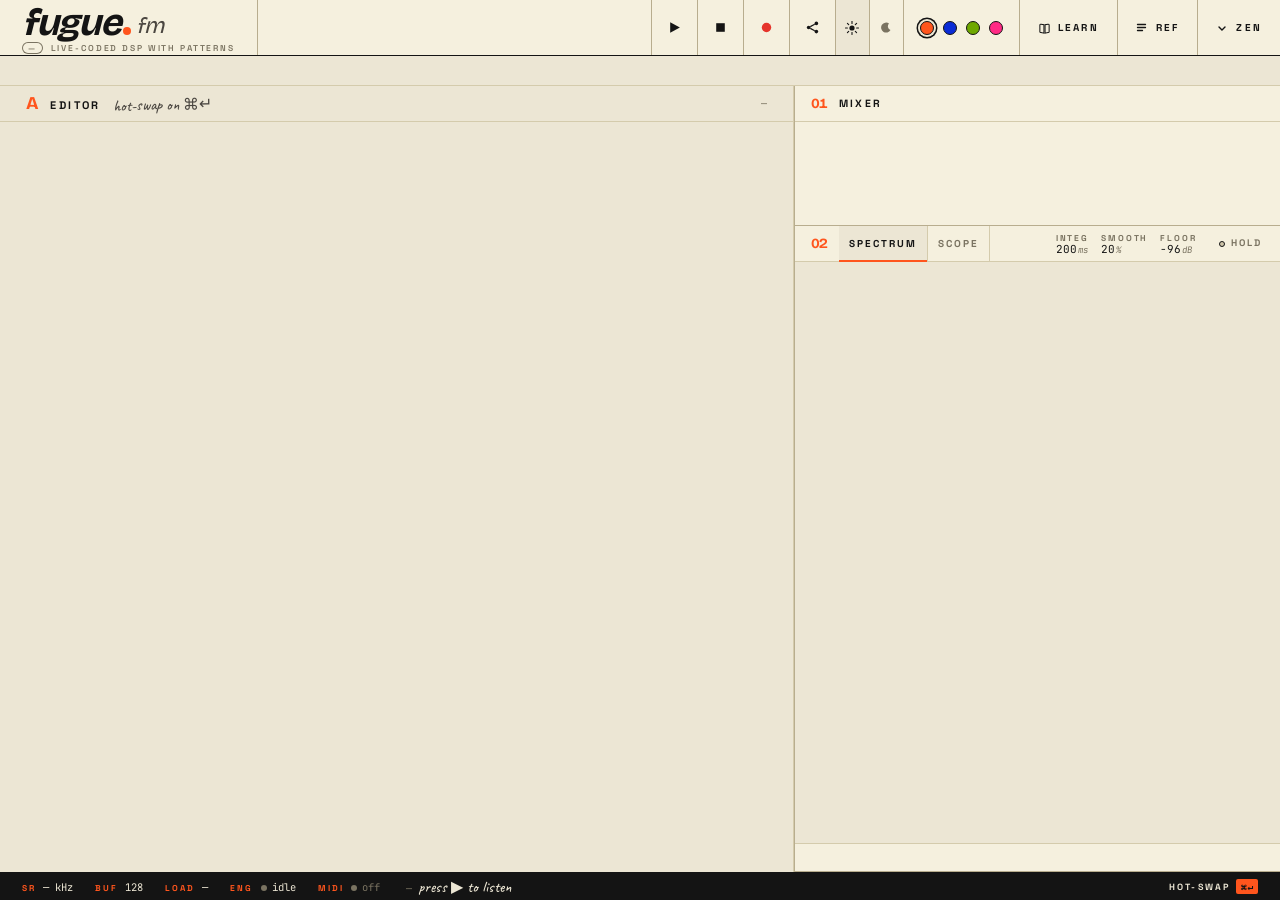
==== commit f99dfa6e: "Ship v0.7" ====
--- a/index.html
+++ b/index.html
@@ -3,10 +3,10 @@
 <head>
   <meta charset="utf-8" />
   <meta name="viewport" content="width=device-width, initial-scale=1, viewport-fit=cover" />
-  <title>fugue.fm — a live-coded DSP language in the browser</title>
+  <title>fugue.fm — live-coded DSP with patterns</title>
   <meta
     name="description"
-    content="fugue is a live-coded DSP language that runs in your browser and plays a song while you edit it."
+    content="Live-coded DSP with patterns — runs in your browser and plays a song while you edit it."
   />
   <link rel="canonical" href="https://fugue.fm/" />
   <meta name="theme-color" content="#ece6d4" />
@@ -17,12 +17,17 @@
     href="data:image/svg+xml,%3Csvg xmlns='http://www.w3.org/2000/svg' viewBox='0 0 32 32'%3E%3Crect width='32' height='32' fill='%23ece6d4'/%3E%3Ctext x='6' y='25' font-family='Georgia,serif' font-style='italic' font-weight='700' font-size='26' fill='%23141414'%3Ef%3C/text%3E%3Ccircle cx='22' cy='22' r='3' fill='%23ff551d'/%3E%3C/svg%3E"
   />
   <meta property="og:type" content="website" />
-  <meta property="og:title" content="fugue.fm — a live-coded DSP language" />
-  <meta property="og:description" content="fugue is a live-coded DSP language that runs in your browser and plays a song while you edit it." />
+  <meta property="og:title" content="fugue.fm — live-coded DSP with patterns" />
+  <meta property="og:description" content="Live-coded DSP with patterns — runs in your browser and plays a song while you edit it." />
   <meta property="og:url" content="https://fugue.fm/" />
-  <meta name="twitter:card" content="summary" />
-  <meta name="twitter:title" content="fugue.fm — a live-coded DSP language" />
-  <meta name="twitter:description" content="fugue is a live-coded DSP language that runs in your browser and plays a song while you edit it." />
+  <meta property="og:image" content="https://fugue.fm/og.png" />
+  <meta property="og:image:width" content="1200" />
+  <meta property="og:image:height" content="630" />
+  <meta property="og:image:alt" content="fugue.fm — saw(note) |> ladder(cut) |> piping into a waveform" />
+  <meta name="twitter:card" content="summary_large_image" />
+  <meta name="twitter:image" content="https://fugue.fm/og.png" />
+  <meta name="twitter:title" content="fugue.fm — live-coded DSP with patterns" />
+  <meta name="twitter:description" content="Live-coded DSP with patterns — runs in your browser and plays a song while you edit it." />
   <link rel="preconnect" href="https://fonts.googleapis.com" />
   <link rel="preconnect" href="https://fonts.gstatic.com" crossorigin />
   <link rel="preconnect" href="https://esm.sh" crossorigin />
@@ -38,37 +43,62 @@
   <!-- ───────────────────────────── CHROME ───────────────────────────── -->
   <header class="chrome">
     <div class="brand">
-      <span class="wordmark">fugue<span class="dot"></span><span class="tld">fm</span></span>
+      <span class="wordmark" id="wordmark" title="About fugue">fugue<span class="dot"></span><span class="tld">fm</span><span class="about-cue" id="about-cue">about</span></span>
       <span class="plate">
-        <span class="pill" id="version-pill">—</span>
-        <span>live-coded dsp</span>
+        <button class="pill cold" id="version-pill" title="About fugue"><span class="pver" id="version-text">—</span></button>
+        <span>live-coded DSP with patterns</span>
       </span>
     </div>
-    <div></div>
-    <div class="controls">
-      <button class="tbtn play idle" id="play" title="play / pause">
+    <div class="spacer"></div>
+    <!-- Transport: play · stop · record · share, icon-only. Record isn't
+         greyed — clicking it opens a length menu (1–32 bars); picking a
+         length bounces the current patch to a downloadable WAV (offline,
+         deterministic, a whole number of cycles so it loops — see bounceToWav
+         in main.js). -->
+    <div class="cluster">
+      <button class="tbtn play idle" id="play" title="Play">
         <span class="glyph" id="play-glyph">
-          <svg width="14" height="14" viewBox="0 0 14 14" fill="none">
+          <svg width="15" height="15" viewBox="0 0 14 14" fill="none">
             <polygon points="3,2 12,7 3,12" fill="currentColor"/>
           </svg>
         </span>
-        <span id="play-label">Play</span>
-      </button>
-      <button class="tbtn" id="stop" title="stop">
+      </button>
+      <button class="tbtn" id="stop" title="Stop">
         <span class="glyph">
-          <svg width="14" height="14" viewBox="0 0 14 14" fill="none">
+          <svg width="15" height="15" viewBox="0 0 14 14" fill="none">
             <rect x="3" y="3" width="8" height="8" fill="currentColor"/>
           </svg>
         </span>
-        Stop
-      </button>
-      <div class="master-strip">
-        <div class="row">
-          <span class="lbl">Master</span>
-          <span class="val" id="master-db">−∞ dB</span>
-        </div>
-        <div class="vu" id="topbar-vu"><div class="rms"></div><div class="peak"></div></div>
+      </button>
+      <div class="rec-wrap">
+        <button class="tbtn rec" id="rec" title="Bounce a WAV — pick a length" aria-haspopup="menu">
+          <span class="glyph">
+            <svg width="15" height="15" viewBox="0 0 14 14" fill="none">
+              <circle cx="7" cy="7" r="4.4" fill="currentColor"/>
+            </svg>
+          </span>
+        </button>
+        <div class="rec-menu" id="rec-menu" role="menu" aria-label="Bounce length" hidden>
+          <span class="rec-menu-cap">bounce wav</span>
+          <button type="button" data-bars="1" role="menuitem">1 bar</button>
+          <button type="button" data-bars="2" role="menuitem">2 bars</button>
+          <button type="button" data-bars="4" role="menuitem">4 bars</button>
+          <button type="button" data-bars="8" role="menuitem">8 bars</button>
+          <button type="button" data-bars="16" role="menuitem">16 bars</button>
+          <button type="button" data-bars="32" role="menuitem">32 bars</button>
+        </div>
       </div>
+      <button class="tbtn" id="share" title="Copy a shareable link to this patch">
+        <span class="glyph">
+          <svg width="15" height="15" viewBox="0 0 14 14" fill="none">
+            <circle cx="3.4" cy="7" r="1.7" fill="currentColor"/>
+            <circle cx="10.6" cy="3.2" r="1.7" fill="currentColor"/>
+            <circle cx="10.6" cy="10.8" r="1.7" fill="currentColor"/>
+            <line x1="4.9" y1="6.2" x2="9.1" y2="4" stroke="currentColor" stroke-width="1.1"/>
+            <line x1="4.9" y1="7.8" x2="9.1" y2="10" stroke="currentColor" stroke-width="1.1"/>
+          </svg>
+        </span>
+      </button>
     </div>
     <div class="theme-toggle" title="Theme">
       <button class="on" id="theme-light" title="Light">
@@ -98,6 +128,28 @@
       <button class="accent-dot" data-color="#6ea800" style="background:#6ea800" title="lime"></button>
       <button class="accent-dot" data-color="#ff2a85" style="background:#ff2a85" title="hot pink"></button>
     </div>
+    <!-- Docs pair: Learn (guided primer) + Ref (lookup drawer). -->
+    <div class="docs">
+      <button class="cheat-btn" id="learn-btn" title="Learn — the Fugue primer">
+        <span class="glyph">
+          <svg width="13" height="13" viewBox="0 0 14 14" fill="none">
+            <path d="M2 3.2 C2 2.6 2.5 2.3 3.2 2.4 L6.4 3 V12 L3.2 11.4 C2.5 11.3 2 11 2 10.4 Z" stroke="currentColor" stroke-width="1.1"/>
+            <path d="M12 3.2 C12 2.6 11.5 2.3 10.8 2.4 L7.6 3 V12 L10.8 11.4 C11.5 11.3 12 11 12 10.4 Z" stroke="currentColor" stroke-width="1.1"/>
+          </svg>
+        </span>
+        Learn
+      </button>
+      <button class="cheat-btn" id="cheat-btn" title="Cheatsheet">
+        <span class="glyph">
+          <svg width="11" height="11" viewBox="0 0 11 11" fill="none">
+            <line x1="1.5" y1="2.5" x2="9.5" y2="2.5" stroke="currentColor" stroke-width="1.3" stroke-linecap="round"/>
+            <line x1="1.5" y1="5.5" x2="9.5" y2="5.5" stroke="currentColor" stroke-width="1.3" stroke-linecap="round"/>
+            <line x1="1.5" y1="8.5" x2="6.5" y2="8.5" stroke="currentColor" stroke-width="1.3" stroke-linecap="round"/>
+          </svg>
+        </span>
+        Ref
+      </button>
+    </div>
     <button class="zen-btn" id="zen-btn" title="Zen mode (Esc to exit)">
       <span class="glyph">
         <svg width="10" height="10" viewBox="0 0 10 10" fill="none">
@@ -127,7 +179,10 @@
         <div id="editor-mount"></div>
         <div class="boot-error" id="boot-error" hidden>
           <div class="boot-error-body">
-            <div class="boot-error-head">engine load failed.</div>
+            <div class="boot-error-headrow">
+              <div class="boot-error-head" id="boot-error-head">engine load failed</div>
+              <button class="boot-error-collapse" id="boot-error-collapse" title="collapse — re-open from the status bar" aria-label="collapse">×</button>
+            </div>
             <div class="boot-error-msg" id="boot-error-msg">—</div>
           </div>
         </div>
@@ -150,8 +205,6 @@
           <div class="fig-tabs" id="fig-tabs">
             <button class="fig-tab active" data-fig="spectrum">spectrum</button>
             <button class="fig-tab"        data-fig="scope">scope</button>
-            <!-- patch (block-diagram) tab disabled — re-enable later -->
-            <!-- <button class="fig-tab"        data-fig="diagram">patch</button> -->
           </div>
           <div class="right-meta">
             <div class="spec-ctl" id="spec-ctls">
@@ -170,12 +223,34 @@
         <div class="panel-body figure-body">
           <div class="fig-panel active" data-fig="spectrum" id="fig-spectrum"></div>
           <div class="fig-panel"        data-fig="scope"    id="fig-scope"></div>
-          <!-- <div class="fig-panel"        data-fig="diagram"  id="fig-diagram"></div> -->
         </div>
         <div class="figure-cap">
           <span id="cap-text"></span>
         </div>
       </article>
+
+      <!-- Cheatsheet drawer — overlays the panels column; non-modal (editor
+           stays live). Content fetched once from ./cheatsheet.html. -->
+      <aside class="cheat-drawer" id="cheat-drawer" hidden>
+        <div class="cheat-head">
+          <span class="cheat-title">Cheatsheet</span>
+          <div class="cheat-actions">
+            <button class="cheat-copyall" id="cheat-copyall" title="Copy the whole cheatsheet as Markdown — paste into Claude" aria-label="Copy cheatsheet as Markdown">
+              <svg class="ico-copy" width="13" height="13" viewBox="0 0 14 14" fill="none" aria-hidden="true">
+                <rect x="4.6" y="4.6" width="7.4" height="7.4" rx="1.3" stroke="currentColor" stroke-width="1.2"/>
+                <path d="M9.4 4.6 V3.3 A1.3 1.3 0 0 0 8.1 2 H3.3 A1.3 1.3 0 0 0 2 3.3 V8.1 A1.3 1.3 0 0 0 3.3 9.4 H4.6" stroke="currentColor" stroke-width="1.2"/>
+              </svg>
+              <svg class="ico-done" width="13" height="13" viewBox="0 0 14 14" fill="none" aria-hidden="true">
+                <path d="M2.5 7.4 L5.6 10.5 L11.5 3.5" stroke="currentColor" stroke-width="1.7" stroke-linecap="round" stroke-linejoin="round"/>
+              </svg>
+            </button>
+            <button class="cheat-close" id="cheat-close" title="close" aria-label="close">×</button>
+          </div>
+        </div>
+        <div class="cheat-body" id="cheat-body">
+          <div class="cheat-loading">loading…</div>
+        </div>
+      </aside>
 
     </section>
 
@@ -185,13 +260,48 @@
   <footer class="status">
     <div class="chunk"><span class="lbl">SR</span><span class="val" id="sr-status">— kHz</span></div>
     <div class="chunk"><span class="lbl">Buf</span><span class="val">128</span></div>
+    <div class="chunk"><span class="lbl">Load</span><span class="val" id="load-status">—</span></div>
     <div class="chunk"><span class="lbl">Eng</span>
       <span class="val idle" id="engine-state"><span class="dot"></span>idle</span>
     </div>
+    <!-- MIDI is a status-bar I/O chunk (device/connection ledger), never a panel.
+         Connect here; the per-voice arm lives on the mixer strips (docs/midi.md). -->
+    <div class="chunk midi">
+      <button class="midi-toggle idle" id="midi-enable" title="Connect a MIDI keyboard">
+        <span class="lbl">MIDI</span>
+        <span class="val" id="midi-status"><span class="dot"></span>off</span>
+      </button>
+    </div>
     <div class="log"><span class="ts" id="log-ts">—</span><span id="log-msg">press ▶ to listen</span></div>
-    <div class="kbd">eval <kbd>⌘↵</kbd></div>
+    <button class="log-action" id="error-toggle" title="show compile error" aria-label="show compile error" hidden>
+      <svg viewBox="0 0 12 12" fill="none"><path d="M 2.5 8 L 6 4.5 L 9.5 8" stroke="currentColor" stroke-width="1.6" stroke-linecap="round" stroke-linejoin="round"/></svg>
+    </button>
+    <div class="kbd">hot-swap <kbd>⌘↵</kbd></div>
   </footer>
 
+</div>
+
+<!-- Learn modal — overlay iframe of learn/index.html over the live playground.
+     src is set lazily on first open; the iframe runs its own isolated engine. -->
+<div class="learn-overlay" id="learn-overlay" hidden>
+  <iframe class="learn-frame" id="learn-frame" title="Learn — the Fugue primer" loading="lazy"></iframe>
+</div>
+
+<!-- About modal — opened by the wordmark or the version pill (the two "about" doors). -->
+<div class="about-overlay" id="about-overlay" hidden>
+  <div class="about-card" role="dialog" aria-modal="true" aria-label="About fugue">
+    <button class="about-close" id="about-close" title="Close" aria-label="Close">×</button>
+    <div class="about-mark">fugue<span class="dot"></span><span class="tld">fm</span></div>
+    <div class="about-ver" id="about-version">—</div>
+    <p class="about-blurb">A live-coded language for DSP and patterns — sound and score in one file, right in your browser. Write a patch, hit play, and shape it while it sounds — the engine hot-swaps your edits without dropping a sample.</p>
+    <div class="about-links">
+      <button class="about-link" id="about-learn">Take the primer →</button>
+      <button class="about-link" id="about-ref">Open the reference →</button>
+    </div>
+    <p class="about-ack">fugue grew from one idea — combining Faust's DSP algebra with Tidal's patterns — and it stands on the shoulders of giants: SuperCollider, Strudel, Max/MSP &amp; Pure Data, and many more before them. Thank you.</p>
+    <div class="about-credit">Made by <a href="https://nikhilbhanu.com" target="_blank" rel="noopener">Nikhil Bhanu</a>, aided &amp; abetted by Claude.</div>
+    <div class="about-foot">handmade · audio is the language</div>
+  </div>
 </div>
 
 <!--
@@ -202,5 +312,9 @@
   from main.js with `audioWorklet.addModule`.
 -->
 <script type="module" src="./main.js"></script>
+<!-- Analytics: GoatCounter (fuguefm.goatcounter.com) — no cookies, no
+     consent banner, ignores localhost. -->
+<script data-goatcounter="https://fuguefm.goatcounter.com/count"
+        async src="//gc.zgo.at/count.js"></script>
 </body>
 </html>
--- a/style.css
+++ b/style.css
@@ -28,13 +28,13 @@
     --signal: #ff551d;
     --signal-deep: #c93d10;
     --signal-soft: #ffd0bd;
+    --signal-sel: rgba(255, 85, 29, 0.3);
+    /* translucent accent for text selection; recomputed per-accent in JS */
     --signal-ink: #141414;
 
-    /* Compatibility aliases — older selectors in main.js still reach for
-     * --brick / --signal-soft. Keep both names alive so a missed reference
-     * doesn't render as the literal string "var(--brick)". */
-    --brick: var(--signal);
-    --brick-soft: var(--signal-soft);
+    /* REC — the record red. Independent of the accent so a take always reads
+       the same colour whatever the signal is set to. */
+    --rec: #e5342b;
 
     --display: 'Bricolage Grotesque', 'Space Grotesk', sans-serif;
     --sans: 'Space Grotesk', 'Helvetica Neue', Helvetica, Arial, sans-serif;
@@ -101,8 +101,7 @@
 
 /* ── Chrome ─────────────────────────────────────────────────────────── */
 .chrome {
-    display: grid;
-    grid-template-columns: minmax(280px, auto) 1fr auto auto auto auto;
+    display: flex;
     align-items: stretch;
     height: var(--chrome-h);
     background: var(--surface);
@@ -110,17 +109,23 @@
     position: relative;
 }
 
+/* The spacer flexes the brand apart from everything right of it. Flex (not a
+   counted grid track) so adding or removing a chrome button never reflows. */
+.spacer {
+    flex: 1;
+}
+
 body.zen .chrome {
     height: 36px;
-    grid-template-columns: 1fr auto;
     border-bottom: 1px solid var(--hairline-2);
     background: var(--paper);
 }
 
 body.zen .brand,
-body.zen .controls,
+body.zen .cluster,
 body.zen .theme-toggle,
-body.zen .accents {
+body.zen .accents,
+body.zen .docs {
     display: none;
 }
 
@@ -132,16 +137,14 @@
     display: none;
 }
 
-/* Brand cell — wordmark + version plate + the one rotated stamp. */
+/* Brand cell — wordmark + version plate; both are "about" doors. */
 .brand {
     padding: 0 22px;
     border-right: 1px solid var(--hairline);
     display: grid;
-    grid-template-columns: auto auto;
+    grid-template-columns: auto;
     grid-template-rows: 1fr auto;
     align-items: end;
-    column-gap: 12px;
-    overflow: hidden;
 }
 
 .wordmark {
@@ -159,6 +162,7 @@
     display: inline-flex;
     align-items: baseline;
     padding-top: 4px;
+    cursor: pointer;
 }
 
 .wordmark .dot {
@@ -182,6 +186,36 @@
     margin-left: 2px;
 }
 
+/* "about" cue — taught once on first run (JS adds .reveal for a few seconds),
+   then a quiet hover affordance on the wordmark. The version pill is the
+   other door. Handwriting kept at the house 16px (see the --hand pass). */
+.about-cue {
+    font-family: var(--hand);
+    font-style: normal;
+    font-weight: 500;
+    font-size: 16px;
+    line-height: 1;
+    letter-spacing: 0;
+    color: var(--signal);
+    align-self: center;
+    margin-left: 8px;
+    white-space: nowrap;
+    opacity: 0;
+    transform: translateX(-5px);
+    transition: opacity 0.22s ease, transform 0.22s ease;
+    pointer-events: none;
+}
+
+.wordmark:hover .about-cue,
+.about-cue.reveal {
+    opacity: 1;
+    transform: none;
+}
+
+body.zen .about-cue {
+    display: none;
+}
+
 body.zen .wordmark {
     font-size: 22px;
 }
@@ -207,48 +241,45 @@
     white-space: nowrap;
 }
 
+/* The pill is an about door — clickable, with a hover colour shift as the
+   affordance. No revealed label, though: it stays the plain version chip. */
 .plate .pill {
     display: inline-flex;
     align-items: center;
     padding: 1px 6px;
     background: var(--ink);
     color: var(--surface);
+    border: none;
     border-radius: 999px;
+    font-family: var(--sans);
     font-size: 8px;
     letter-spacing: 0.2em;
     font-weight: 600;
+    cursor: pointer;
+    transition: background 0.14s ease, color 0.14s ease;
+}
+
+.plate .pill:hover {
+    background: var(--signal);
+    color: var(--signal-ink);
+}
+
+/* cold — version not yet resolved: hollow pill so the em-dash placeholder
+   reads as "loading", not a filled value. paintVersionPill() drops .cold. */
+.plate .pill.cold {
+    background: transparent;
+    color: var(--ink-3);
+    box-shadow: inset 0 0 0 1px var(--ink-3);
 }
 
 body.zen .plate {
     display: none;
 }
 
-.brand-stamp {
-    grid-row: 1 / 3;
-    grid-column: 2 / 3;
-    align-self: center;
-    font-family: var(--hand);
-    font-weight: 500;
-    font-size: 17px;
-    line-height: 1.05;
-    color: var(--signal);
-    transform: rotate(-7deg);
-    text-align: center;
-    white-space: nowrap;
-}
-
-body.zen .brand-stamp {
-    display: none;
-}
-
-@media (max-width: 1100px) {
-    .brand-stamp {
-        display: none;
-    }
-}
-
-/* Transport + master strip cluster. */
-.controls {
+/* Transport cluster — play · stop · record · share, icon-only.
+   (The master meter that used to sit here was retired: the mixer panel
+   already shows master + dBFS, so the chrome copy was a duplicate.) */
+.cluster {
     display: flex;
     align-items: stretch;
     height: 100%;
@@ -256,7 +287,7 @@
     margin-left: 12px;
 }
 
-body.zen .controls {
+body.zen .cluster {
     display: none;
 }
 
@@ -265,19 +296,13 @@
     background: none;
     border: none;
     border-right: 1px solid var(--hairline);
-    padding: 0 18px;
-    font-family: var(--sans);
-    font-weight: 700;
-    font-size: 10px;
-    text-transform: uppercase;
-    letter-spacing: 0.2em;
+    padding: 0 15px;
     color: var(--ink);
     cursor: pointer;
     display: flex;
     align-items: center;
-    gap: 10px;
-    white-space: nowrap;
-    transition: background 120ms ease;
+    justify-content: center;
+    transition: background 120ms ease, color 120ms ease;
 }
 
 .tbtn:hover {
@@ -285,8 +310,8 @@
 }
 
 .tbtn .glyph {
-    width: 14px;
-    height: 14px;
+    width: 15px;
+    height: 15px;
     display: grid;
     place-items: center;
     color: currentColor;
@@ -322,57 +347,94 @@
     animation: playIdlePulse 1.6s ease-in-out infinite;
 }
 
-.master-strip {
+/* Record — always armable (never greyed). Pressing it starts playback and
+   arms the take; pressing again finishes (playback keeps running). The red
+   dot is the whole affordance. */
+.tbtn.rec {
+    color: var(--rec);
+}
+
+.tbtn.rec:hover {
+    background: rgba(229, 52, 43, 0.08);
+}
+
+/* Recording — the red dot breathes at a fixed ~1s. No bar, no fill flip:
+   just the dot, so the state reads as "a take is rolling". */
+.tbtn.rec.on {
+    background: rgba(229, 52, 43, 0.10);
+}
+
+.tbtn.rec.on .glyph {
+    animation: recBreath 1s ease-in-out infinite;
+}
+
+@keyframes recBreath {
+
+    0%,
+    100% {
+        opacity: 1;
+    }
+
+    50% {
+        opacity: 0.4;
+    }
+}
+
+/* Bounce-length menu — a small popover under the record button. The button
+   is wrapped so the menu can anchor to it without disturbing the icon row. */
+.rec-wrap {
+    position: relative;
+    display: flex;
+    height: 100%;
+}
+
+.rec-menu {
+    position: absolute;
+    top: 100%;
+    right: 0;
+    z-index: 60;
+    margin-top: 6px;
     display: flex;
     flex-direction: column;
-    justify-content: center;
-    gap: 5px;
-    padding: 0 18px;
-    min-width: 160px;
-    border-right: 1px solid var(--hairline);
-}
-
-.master-strip .row {
-    display: flex;
-    align-items: baseline;
-    justify-content: space-between;
-    gap: 12px;
-}
-
-.master-strip .lbl {
-    font-weight: 700;
-    font-size: 8.5px;
-    letter-spacing: 0.24em;
+    min-width: 96px;
+    padding: 5px;
+    background: var(--surface);
+    border: 1px solid var(--hairline);
+    border-radius: 7px;
+    box-shadow: 0 6px 22px rgba(0, 0, 0, 0.18);
+}
+
+.rec-menu[hidden] {
+    display: none;
+}
+
+.rec-menu-cap {
+    padding: 3px 7px 5px;
+    font-size: 9px;
+    letter-spacing: 0.14em;
     text-transform: uppercase;
     color: var(--ink-3);
 }
 
-.master-strip .val {
-    font-family: var(--mono);
+.rec-menu button {
+    padding: 6px 8px;
+    background: none;
+    border: none;
+    border-radius: 5px;
+    text-align: left;
+    font: inherit;
     font-size: 12px;
     color: var(--ink);
-}
-
-.master-strip .vu {
-    position: relative;
-    height: 4px;
-    background: var(--recess);
-}
-
-.master-strip .vu .rms {
-    position: absolute;
-    left: 0;
-    top: 0;
-    bottom: 0;
-    background: var(--ink);
-}
-
-.master-strip .vu .peak {
-    position: absolute;
-    top: -1px;
-    bottom: -1px;
-    width: 1.5px;
-    background: var(--signal);
+    cursor: pointer;
+}
+
+.rec-menu button:hover {
+    background: rgba(229, 52, 43, 0.10);
+}
+
+.rec-menu button.on {
+    color: var(--rec);
+    font-weight: 600;
 }
 
 /* Theme toggle. */
@@ -466,6 +528,327 @@
     font-size: 9.5px;
 }
 
+/* Docs pair — Learn + Ref share one bordered cell, split by an inner rule. */
+.docs {
+    display: flex;
+    align-items: stretch;
+    height: 100%;
+    border-right: 1px solid var(--hairline);
+}
+
+.docs .cheat-btn {
+    border-right: 1px solid var(--hairline);
+}
+
+.docs .cheat-btn:last-child {
+    border-right: none;
+}
+
+/* ── Cheatsheet: header button + dismissible drawer ─────────────────────
+ * The "Ref" button mirrors .zen-btn (right-side chrome). The drawer overlays
+ * the panels column (absolute inset:0 inside .panels-col) so the editor never
+ * reflows; it's non-modal — clicking back into the editor keeps it open. */
+.cheat-btn {
+    height: 100%;
+    background: none;
+    border: none;
+    padding: 0 18px;
+    font-family: var(--sans);
+    font-weight: 700;
+    font-size: 10px;
+    letter-spacing: 0.22em;
+    text-transform: uppercase;
+    color: var(--ink);
+    cursor: pointer;
+    display: flex;
+    align-items: center;
+    gap: 8px;
+    white-space: nowrap;
+    transition: background 120ms ease, color 120ms ease;
+}
+
+.cheat-btn:hover {
+    background: rgba(20, 20, 20, 0.04);
+    color: var(--signal);
+}
+
+.cheat-btn .glyph {
+    width: 12px;
+    height: 12px;
+    display: grid;
+    place-items: center;
+}
+
+body.zen .cheat-btn {
+    display: none;
+}
+
+.cheat-drawer {
+    position: absolute;
+    inset: 0;
+    z-index: 30;
+    display: flex;
+    flex-direction: column;
+    background: var(--surface);
+    border-left: 1.5px solid var(--signal);
+    overflow: hidden;
+}
+
+.cheat-drawer[hidden] {
+    display: none;
+}
+
+.cheat-head {
+    flex: 0 0 auto;
+    display: flex;
+    align-items: center;
+    justify-content: space-between;
+    gap: 12px;
+    height: 36px;
+    padding: 0 14px;
+    background: var(--surface-2);
+    border-bottom: 1px solid var(--hairline);
+}
+
+.cheat-title {
+    font-family: var(--sans);
+    font-size: 11px;
+    font-weight: 700;
+    letter-spacing: 0.22em;
+    text-transform: uppercase;
+    color: var(--signal);
+}
+
+.cheat-actions {
+    display: flex;
+    align-items: center;
+    gap: 6px;
+}
+
+/* Copy-all icon button — serialises the whole sheet to Markdown for an LLM.
+ * Borderless ghost icon, paired with the ✕ close. On success the copy icon
+ * swaps to a check; failure tints it deep-signal. */
+.cheat-copyall {
+    width: 22px;
+    height: 22px;
+    display: grid;
+    place-items: center;
+    background: none;
+    border: none;
+    border-radius: 2px;
+    color: var(--ink-3);
+    cursor: pointer;
+    padding: 0;
+    transition: color 120ms ease, background 120ms ease;
+}
+
+.cheat-copyall:hover {
+    color: var(--signal);
+}
+
+.cheat-copyall .ico-done {
+    display: none;
+}
+
+.cheat-copyall.copied {
+    color: var(--signal);
+}
+
+.cheat-copyall.copied .ico-copy {
+    display: none;
+}
+
+.cheat-copyall.copied .ico-done {
+    display: block;
+}
+
+.cheat-copyall.failed {
+    color: var(--signal-deep);
+}
+
+.cheat-close {
+    width: 20px;
+    height: 20px;
+    display: grid;
+    place-items: center;
+    background: none;
+    border: none;
+    color: var(--ink-3);
+    font-family: var(--sans);
+    font-size: 17px;
+    line-height: 1;
+    cursor: pointer;
+    padding: 0;
+    transition: color 120ms ease;
+}
+
+.cheat-close:hover {
+    color: var(--ink);
+}
+
+.cheat-body {
+    flex: 1 1 auto;
+    overflow-y: auto;
+    padding: 12px 14px 18px;
+}
+
+.cheat-loading {
+    font-family: var(--mono);
+    font-size: 11px;
+    color: var(--ink-3);
+    padding: 8px 2px;
+}
+
+/* ── Cheatsheet content (the injected ./cheatsheet.html fragment) ──────── */
+.cheat-body .cs-sec {
+    margin-bottom: 16px;
+}
+
+/* The "Shape" skeleton — a fenced code block of a real, compiling patch. */
+.cheat-body .cs-code {
+    margin: 0 0 6px;
+    padding: 9px 10px;
+    background: var(--recess);
+    border-left: 2px solid var(--signal);
+    border-radius: 2px;
+    font-family: var(--mono);
+    font-size: 10px;
+    line-height: 1.5;
+    color: var(--ink);
+    white-space: pre;
+    overflow-x: auto;
+}
+
+.cheat-body h3 {
+    margin: 0 0 7px;
+    display: flex;
+    align-items: baseline;
+    flex-wrap: wrap;
+    gap: 8px;
+    font-family: var(--sans);
+    font-size: 10.5px;
+    font-weight: 700;
+    letter-spacing: 0.18em;
+    text-transform: uppercase;
+    color: var(--ink);
+}
+
+.cheat-body h3.cs-warn {
+    color: var(--signal);
+}
+
+.cheat-body h3.cs-warn::before {
+    content: "!";
+    font-family: var(--display);
+    font-style: italic;
+    font-weight: 700;
+    font-size: 14px;
+    line-height: 1;
+}
+
+.cheat-body .cs-sub {
+    font-weight: 500;
+    font-size: 9.5px;
+    letter-spacing: 0.04em;
+    text-transform: none;
+    color: var(--ink-3);
+}
+
+.cheat-body .cs-table {
+    width: 100%;
+    border-collapse: collapse;
+    margin: 0;
+}
+
+.cheat-body .cs-table td,
+.cheat-body .cs-table th {
+    text-align: left;
+    vertical-align: top;
+    padding: 4px 8px 4px 0;
+    border-bottom: 1px solid var(--hairline-2);
+    font-family: var(--sans);
+    font-size: 11px;
+    line-height: 1.5;
+    color: var(--ink-2);
+}
+
+.cheat-body .cs-table th {
+    width: 1%;
+    white-space: nowrap;
+    padding-right: 12px;
+    font-size: 9.5px;
+    font-weight: 700;
+    letter-spacing: 0.1em;
+    text-transform: uppercase;
+    color: var(--ink-3);
+}
+
+.cheat-body .cs-guess {
+    color: var(--ink-3);
+}
+
+.cheat-body .cs-dim {
+    color: var(--ink-3);
+}
+
+.cheat-body .cs-note {
+    margin: 6px 0 0;
+    font-family: var(--sans);
+    font-size: 10.5px;
+    line-height: 1.6;
+    color: var(--ink-2);
+}
+
+/* Concise bullet notes — same voice as .cs-note, one point per line.
+   Typography lives on the <li> (the text-bearing element) so it never depends
+   on inheritance from the <ul>. */
+.cheat-body .cs-list {
+    margin: 6px 0 0;
+    padding-left: 15px;
+    list-style: disc;
+}
+
+.cheat-body .cs-list li {
+    margin: 2px 0;
+    font-family: var(--sans);
+    font-size: 10.5px;
+    line-height: 1.5;
+    color: var(--ink-2);
+}
+
+.cheat-body code {
+    font-family: var(--mono);
+    font-size: 10.5px;
+    color: var(--ink);
+    background: var(--recess);
+    border-radius: 2px;
+    padding: 1px 4px;
+    white-space: nowrap;
+}
+
+/* Stage/transform/gotcha cells hold many code chips — let them breathe. */
+.cheat-body .cs-table code,
+.cheat-body .cs-note code,
+.cheat-body .cs-list code {
+    display: inline-block;
+    margin: 2px 2px 2px 0;
+}
+
+.cheat-body code.cs-copy {
+    cursor: pointer;
+    transition: background 120ms ease, color 120ms ease;
+}
+
+.cheat-body code.cs-copy:hover {
+    background: var(--signal);
+    color: var(--signal-ink);
+}
+
+.cheat-body code.cs-copy.copied {
+    background: var(--signal-soft);
+    color: var(--ink);
+}
+
 /* ── Tabs row ───────────────────────────────────────────────────────── */
 .tabs {
     display: flex;
@@ -541,6 +924,45 @@
     opacity: 1;
 }
 
+.file-tab .close {
+    font-family: var(--sans);
+    font-size: 13px;
+    line-height: 1;
+    color: var(--ink-4);
+    opacity: 0;
+    /* revealed on hover / active — layout stays stable */
+    cursor: pointer;
+    padding: 0 1px;
+    border-radius: 2px;
+    transition: opacity .12s, color .12s, background .12s;
+}
+
+.file-tab:hover .close,
+.file-tab.active .close {
+    opacity: 1;
+}
+
+.file-tab .close:hover {
+    color: var(--signal);
+    background: var(--surface-2);
+}
+
+.tab-add {
+    background: none;
+    border: none;
+    border-right: 1px solid var(--hairline-2);
+    padding: 0 12px;
+    font-family: var(--sans);
+    font-size: 15px;
+    color: var(--ink-4);
+    cursor: pointer;
+    line-height: 1;
+}
+
+.tab-add:hover {
+    color: var(--ink-2);
+}
+
 /* ── Main grid ──────────────────────────────────────────────────────── */
 .main {
     display: grid;
@@ -565,7 +987,9 @@
     background: var(--paper);
     border-right: 1px solid var(--hairline-2);
     display: grid;
-    grid-template-rows: 34px minmax(0, 1fr);
+    /* Head row matches the panels' `.panel-head` (36px) so the editor header and
+     * the mixer/figure headers line up as one strip across the divider. */
+    grid-template-rows: 36px minmax(0, 1fr);
 }
 
 .editor-head {
@@ -603,7 +1027,7 @@
 
 .editor-head .label .meta {
     font-family: var(--hand);
-    font-size: 17px;
+    font-size: 16px;
     color: var(--ink-2);
     font-weight: 500;
     transform: translateY(1px) rotate(-1deg);
@@ -648,23 +1072,37 @@
     animation: evalFlash 0.5s ease-out forwards;
 }
 
-/* Pattern-step highlight — orange chip per active mini-notation step. */
-.cm-pattern-active {
+/* Pattern-step highlight — solid accent fill over the sounding atom.
+ *
+ * The catch: mini-notation is a string literal, and the `tags.string` rule in
+ * main.js already paints its own `backgroundColor: var(--signal-soft)` on an
+ * INNER span. That inner span sits on top of this mark, so a background set on
+ * `.cm-pattern-active` alone is covered and never shows (only text-decoration,
+ * which paints on the glyphs above all backgrounds, got through). So we style
+ * the inner span directly — the descendant selector outranks the generated
+ * string-tag class on specificity, no !important needed.
+ *
+ * Paint-only (background + color), so the line never reflows as steps mount and
+ * unmount — NO padding/border/margin/font-weight (the original chip's jitter). */
+.cm-pattern-active,
+.cm-pattern-active span {
     background-color: var(--signal);
-    color: var(--ink);
+    color: var(--signal-ink);
     border-radius: 2px;
-    box-shadow: 0 0 0 1px var(--ink);
-    padding: 0 1px;
-}
-
+}
+
+/* Compile/boot error — an overlay pinned to the bottom edge of the editor, so
+ * it covers only the last lines rather than the whole buffer. Because it can
+ * still hide an end-of-file line, the pane carries a ✕ to collapse it (and the
+ * status bar grows a "show" button to re-surface it). A failed hot-swap keeps
+ * the old engine playing, so this is a non-blocking notice, not a blackout.
+ * `display: none` when hidden. */
 .boot-error {
     position: absolute;
-    inset: 0;
+    left: 0;
+    right: 0;
+    bottom: 0;
     z-index: 40;
-    background: rgba(236, 230, 212, 0.94);
-    display: flex;
-    align-items: center;
-    justify-content: center;
 }
 
 .boot-error[hidden] {
@@ -672,29 +1110,87 @@
 }
 
 .boot-error-body {
-    max-width: 420px;
-    border: 1.5px solid var(--signal);
-    background: var(--paper);
-    padding: 18px 22px;
-    box-shadow: 0 12px 36px rgba(0, 0, 0, 0.18);
+    /* An orange rule + a tonal step up from the editor's --paper ground mark it
+     * as a floating panel — no blurry drop shadow (foreign to this flat UI).
+     * Caps at 40vh and scrolls vertically; horizontal scroll is confined to the
+     * message (below) so a wide diagnostic never drags the header — and its ✕ —
+     * off the visible edge. */
+    border-top: 1.5px solid var(--signal);
+    background: var(--surface);
+    padding: 10px 14px;
+    max-height: 40vh;
+    overflow-y: auto;
+    overflow-x: hidden;
+}
+
+/* Header row: the "! COMPILE ERROR" label on the left, a collapse button on
+ * the right. Collapsing hides the overlay so a line beneath it is reachable;
+ * the status-bar "show" button brings it back. */
+.boot-error-headrow {
+    display: flex;
+    align-items: center;
+    justify-content: space-between;
+    gap: 12px;
+    margin-bottom: 8px;
+}
+
+/* Compact ✕ close button. */
+.boot-error-collapse {
+    flex: 0 0 auto;
+    width: 20px;
+    height: 20px;
+    display: grid;
+    place-items: center;
+    background: none;
+    border: none;
+    color: var(--ink-3);
+    font-family: var(--sans);
+    font-size: 17px;
+    line-height: 1;
+    cursor: pointer;
+    padding: 0;
+    transition: color 120ms ease;
+}
+
+.boot-error-collapse:hover {
+    color: var(--ink);
 }
 
 .boot-error-head {
-    font-family: var(--sans);
-    font-size: 12px;
-    font-weight: 700;
-    letter-spacing: 0.18em;
+    display: flex;
+    align-items: baseline;
+    gap: 8px;
+    font-family: var(--sans);
+    font-size: 11px;
+    font-weight: 700;
+    letter-spacing: 0.22em;
     text-transform: uppercase;
     color: var(--signal);
-    margin-bottom: 8px;
+}
+
+/* Orange index marker — the same role the editor head's "A" or a panel's "01"
+ * plays, recolored as an error glyph so the pane reads as a first-class head.
+ * A ::before so JS setting the head's textContent (the label) never wipes it. */
+.boot-error-head::before {
+    content: "!";
+    font-family: var(--display);
+    font-style: italic;
+    font-weight: 700;
+    font-size: 15px;
+    line-height: 1;
+    letter-spacing: -0.04em;
 }
 
 .boot-error-msg {
     font-family: var(--mono);
     font-size: 11.5px;
     color: var(--ink);
-    line-height: 1.5;
-    word-break: break-word;
+    line-height: 1.4;
+    /* `pre` (not pre-wrap) keeps the caret column-aligned under its token; the
+     * message itself scrolls horizontally for long lines (so the header above
+     * stays put). */
+    white-space: pre;
+    overflow-x: auto;
 }
 
 /* ── Inline @param slider — pinned to the right of its code line ─────
@@ -754,11 +1250,14 @@
 
 /* ── Panels column ──────────────────────────────────────────────────── */
 .panels-col {
+    position: relative;
+    /* anchor for the absolutely-positioned cheatsheet drawer */
     background: var(--surface);
     border-left: 1px solid var(--hairline);
     overflow: hidden;
     display: grid;
-    grid-template-rows: minmax(160px, 42%) minmax(0, 1fr);
+    /* mixer · figure (flexes to fill). */
+    grid-template-rows: minmax(140px, auto) minmax(0, 1fr);
     min-height: 0;
 }
 
@@ -821,9 +1320,16 @@
 }
 
 /* ── Mixer ──────────────────────────────────────────────────────────── */
+/* Scrollable channel list. `display: block` deliberately overrides the shared
+ * `.panel-body { display: flex }` — a block scroll-container is the right model
+ * for a vertical list. `max-height` caps it (the mixer's grid track is
+ * `minmax(140px, auto)`, so the height has to be bounded here). No bottom
+ * padding: a scroll container counts its bottom padding as scrollable area, so
+ * any would show as a gap below the last strip at the scroll end. */
 .mixer-body {
+    display: block;
     overflow-y: auto;
-    padding: 8px 0 4px;
+    max-height: 35vh;
 }
 
 /* Six columns: idx · name · slider+vu · m/s · dB. */
@@ -864,17 +1370,6 @@
     font-weight: 700;
     font-size: 12px;
     color: var(--ink);
-    white-space: nowrap;
-    overflow: hidden;
-    text-overflow: ellipsis;
-}
-
-.channel-strip .label .kind {
-    font-family: var(--hand);
-    font-size: 13px;
-    color: var(--ink-3);
-    line-height: 1.1;
-    font-weight: 500;
     white-space: nowrap;
     overflow: hidden;
     text-overflow: ellipsis;
@@ -990,6 +1485,36 @@
     cursor: not-allowed;
 }
 
+/* Live-MIDI arm (docs/midi.md): the MIDI-connector glyph lights when armed and
+   the strip glows — the keyboard now plays this voice, overriding its pattern. */
+.ms-buttons button.arm {
+    display: flex;
+    align-items: center;
+    justify-content: center;
+    padding: 0;
+}
+
+.ms-buttons button.arm svg {
+    width: 14px;
+    height: 14px;
+    display: block;
+}
+
+/* The two armed modes read as how *full* the button is (docs/midi.md):
+   override  = a diagonal HALF fill — live plays *over* the pattern (it's still
+               there underneath);
+   MIDI-only = a FULL fill — the pattern is muted, only the keyboard sounds.
+   The note keeps the ink colour (not overridden) so it reads on the unfilled
+   half; the accent border marks it armed in either mode. */
+.ms-buttons button.on.arm {
+    background: linear-gradient(135deg, var(--signal) 0 50%, var(--paper) 50% 100%);
+    border-color: var(--signal);
+}
+
+.ms-buttons button.on.only.arm {
+    background: var(--signal);
+}
+
 .db-readout {
     font-family: var(--mono);
     font-size: 10.5px;
@@ -1006,10 +1531,17 @@
     color: var(--ink);
 }
 
+/* Pinned to the bottom of the scroll viewport: voice strips scroll above it,
+ * master stays put. Sticky (not a separate container) keeps the DOM flat — the
+ * opaque `--surface-2` background + z-index stop scrolling strips bleeding
+ * through, and the shadow lifts it when there's content scrolling underneath. */
 .channel-strip.master-strip {
+    position: sticky;
+    bottom: 0;
+    z-index: 2;
     border-top: 1.5px solid var(--ink);
     background: var(--surface-2);
-    margin-top: 6px;
+    box-shadow: 0 -6px 12px -6px rgba(0, 0, 0, 0.18);
     border-bottom: none;
 }
 
@@ -1188,44 +1720,14 @@
     display: block;
 }
 
-.fig-blank {
-    height: 100%;
-    display: flex;
-    flex-direction: column;
-    align-items: center;
-    justify-content: center;
-    gap: 8px;
-    text-align: center;
-}
-
-.fig-blank .glyph {
-    font-family: var(--display);
-    font-style: italic;
-    font-size: 30px;
-    color: var(--ink-4);
-}
-
-.fig-blank .msg {
-    font-family: var(--sans);
-    font-size: 11px;
-    color: var(--ink-3);
-    max-width: 320px;
-    line-height: 1.5;
-    letter-spacing: 0.04em;
-    text-transform: uppercase;
-    font-weight: 600;
-}
-
 .figure-cap {
     border-top: 1px solid var(--hairline-2);
     padding: 8px 16px;
-    font-family: var(--sans);
-    font-size: 10px;
-    color: var(--ink-3);
-    letter-spacing: 0.2em;
-    text-transform: uppercase;
-    font-weight: 600;
-    line-height: 1;
+    font-family: var(--hand);
+    font-size: 16px;
+    color: var(--ink-3);
+    font-weight: 500;
+    line-height: 1.1;
     display: flex;
     align-items: center;
     background: var(--surface);
@@ -1294,10 +1796,19 @@
 
 /* ── Status bar — dark with orange accents ──────────────────────────── */
 .status {
+    /* A dark slab in light mode (inverted from the cream chrome) and a raised
+     * dark panel in dark mode — NOT the bright bar the --ink/--paper swap would
+     * otherwise produce. The foreground stays constant (cream text, dark ink on
+     * the orange chip) in both themes, so it's pinned to local vars that don't
+     * flip; only the ground tone changes per theme (body.theme-dark .status). */
+    --status-fg: #ece6d4;
+    /* cream text — stable across themes */
+    --status-kbd-ink: #141414;
+    /* dark ink on the orange kbd chip — stable */
     display: flex;
     align-items: center;
     background: var(--ink);
-    color: var(--paper);
+    color: var(--status-fg);
     border-top: 1.5px solid var(--ink);
     padding: 0 22px;
     height: var(--status-h);
@@ -1307,6 +1818,13 @@
     overflow: hidden;
 }
 
+body.theme-dark .status {
+    /* Dark mode: a raised dark panel with a subtle hairline, not the cream bar
+     * the --ink/--paper inversion would produce. */
+    background: var(--surface-2);
+    border-top-color: var(--hairline);
+}
+
 .status .chunk {
     display: flex;
     align-items: baseline;
@@ -1325,7 +1843,7 @@
 }
 
 .status .chunk .val {
-    color: var(--paper);
+    color: var(--status-fg);
 }
 
 .status .chunk .val .dot {
@@ -1342,6 +1860,13 @@
     background: var(--ink-3);
 }
 
+/* DSP-load over ~80% of the render budget — flag it in the brand signal so a
+ * heavy patch reads at a glance without adding a second alarm colour. */
+.status .chunk .val.warn {
+    color: var(--signal);
+    font-weight: 600;
+}
+
 .status .chunk .val.err {
     color: var(--signal);
 }
@@ -1351,17 +1876,22 @@
 }
 
 .status .log {
-    flex: 1 1 0%;
+    flex: 0 1 auto;
     min-width: 0;
     font-family: var(--hand);
-    font-size: 17px;
-    color: var(--paper);
+    font-size: 16px;
+    color: var(--status-fg);
     line-height: 1;
     overflow: hidden;
     white-space: nowrap;
     text-overflow: ellipsis;
     font-weight: 500;
+    /* Caveat is a script face whose final glyph ink overhangs its advance
+     * width; pad the right so `overflow: hidden` (the box now shrink-wraps the
+     * text) doesn't clip the last letter — e.g. the d in "stopped" /
+     * "hot-swapped". */
     padding-left: 4px;
+    padding-right: 8px;
 }
 
 .status .log .ts {
@@ -1372,6 +1902,37 @@
     font-weight: 400;
 }
 
+/* Dynamic open icon next to the log — appears only while a compile error is
+ * collapsed; re-surfaces the error pane. */
+.status .log-action {
+    flex: 0 0 auto;
+    margin-left: 4px;
+    width: 18px;
+    height: 18px;
+    display: grid;
+    place-items: center;
+    background: none;
+    border: none;
+    color: var(--signal);
+    cursor: pointer;
+    padding: 0;
+    transition: color 120ms ease;
+}
+
+.status .log-action:hover {
+    color: var(--status-fg);
+}
+
+.status .log-action svg {
+    width: 12px;
+    height: 12px;
+    display: block;
+}
+
+.status .log-action[hidden] {
+    display: none;
+}
+
 .status .kbd {
     flex: 0 0 auto;
     margin-left: auto;
@@ -1383,16 +1944,319 @@
     font-size: 9px;
     letter-spacing: 0.24em;
     text-transform: uppercase;
-    color: var(--paper);
+    color: var(--status-fg);
 }
 
 .status .kbd kbd {
     font-family: var(--mono);
     font-size: 9.5px;
     background: var(--signal);
-    color: var(--ink);
+    color: var(--status-kbd-ink);
     padding: 1px 5px;
     font-weight: 700;
     letter-spacing: 0;
     border-radius: 2px;
+}
+
+/* ── MIDI — an I/O status chunk, same family as SR / Buf / Eng ───────── */
+/* The outer .chunk.midi groups the clickable toggle and the (hidden-until-
+   playable) target select into one ledger entry. The toggle carries .lbl /
+   .val / .dot, so it inherits the shared chunk glyph styling. */
+.status .midi {
+    white-space: nowrap;
+}
+
+.status .midi-toggle {
+    appearance: none;
+    -webkit-appearance: none;
+    background: none;
+    border: 0;
+    margin: 0;
+    padding: 0;
+    /* Buttons don't inherit font — without this the .val falls back to the UA
+       default face instead of the bar's --mono, breaking the SR/Buf/Eng match. */
+    font: inherit;
+    display: flex;
+    align-items: baseline;
+    gap: 7px;
+    cursor: pointer;
+}
+
+/* Hover brightens the value to full cream — a theme-stable "this is
+   clickable" cue. (Can't lean on --signal-soft here: like --ink-4 it flips
+   to a near-black brown in dark mode, but the status bar is dark in *both*
+   themes, so the bar sticks to --status-fg / --ink-3 / --signal only.) */
+.status .midi-toggle:hover:not(:disabled) .val {
+    color: var(--status-fg);
+}
+
+/* off — not yet enabled: dim value + grey dot, like Eng when idle */
+.status .midi-toggle.idle .val {
+    color: var(--ink-3);
+}
+
+.status .midi-toggle.idle .dot {
+    background: var(--ink-3);
+}
+
+/* on — device connected: full value + signal dot */
+.status .midi-toggle.on .dot {
+    background: var(--signal);
+}
+
+/* unsupported (Safari/iOS): muted, no dot, non-interactive */
+.status .midi-toggle.na {
+    cursor: default;
+}
+
+.status .midi-toggle.na .val {
+    color: var(--ink-3);
+}
+
+.status .midi-toggle.na .dot {
+    display: none;
+}
+
+.status .midi-toggle:disabled {
+    cursor: default;
+}
+
+/* target select — appears only once the patch exposes a note/trig port */
+.status .midi-target {
+    position: relative;
+    /* anchor for the accent caret overlay */
+    display: inline-flex;
+    align-items: center;
+    gap: 5px;
+    margin-left: 9px;
+    padding-left: 9px;
+    border-left: 1px solid var(--ink-3);
+}
+
+.status .midi-target[hidden] {
+    display: none;
+}
+
+.status .midi-target .pre {
+    font-family: var(--sans);
+    font-weight: 700;
+    font-size: 8px;
+    letter-spacing: 0.18em;
+    text-transform: uppercase;
+    color: var(--ink-3);
+}
+
+.status .midi-target .sel {
+    appearance: none;
+    -webkit-appearance: none;
+    font-family: var(--mono);
+    font-size: 10.5px;
+    color: var(--status-fg);
+    /* faint chip fill — --status-fg (#ece6d4) at 8% */
+    background: rgba(236, 230, 212, 0.08);
+    border: 1px solid var(--ink-3);
+    border-radius: 3px;
+    padding: 1px 18px 1px 6px;
+    cursor: pointer;
+}
+
+.status .midi-target .sel:hover {
+    border-color: var(--signal);
+}
+
+/* ▾ caret painted in the live accent via a mask, so it tracks both the theme
+   and the runtime accent picker. A baked-in SVG `fill` would freeze it orange
+   while the dot and hover-border beside it follow var(--signal). */
+.status .midi-target::after {
+    content: "";
+    position: absolute;
+    right: 6px;
+    top: 50%;
+    width: 8px;
+    height: 6px;
+    transform: translateY(-50%);
+    background: var(--signal);
+    -webkit-mask: url("data:image/svg+xml,%3Csvg xmlns='http://www.w3.org/2000/svg' width='8' height='6'%3E%3Cpath d='M0 0l4 6 4-6z'/%3E%3C/svg%3E") center / contain no-repeat;
+    mask: url("data:image/svg+xml,%3Csvg xmlns='http://www.w3.org/2000/svg' width='8' height='6'%3E%3Cpath d='M0 0l4 6 4-6z'/%3E%3C/svg%3E") center / contain no-repeat;
+    pointer-events: none;
+}
+
+/* ─────────────────────────── LEARN MODAL ───────────────────────────
+   The 8-lesson primer, floated over the live playground as an iframe.
+   The scrim dims the session; the frame is the modal card. The iframe
+   carries its own (paper) skin + isolated engine — see learn/index.html. */
+.learn-overlay {
+    position: fixed;
+    inset: 0;
+    z-index: 1000;
+    display: flex;
+    align-items: center;
+    justify-content: center;
+    background: rgba(20, 18, 12, 0.46);
+    -webkit-backdrop-filter: blur(2px);
+    backdrop-filter: blur(2px);
+}
+
+.learn-overlay[hidden] {
+    display: none;
+}
+
+.learn-frame {
+    width: min(940px, 94vw);
+    height: 91vh;
+    border: 1.5px solid var(--ink);
+    background: var(--paper);
+    box-shadow: 0 40px 90px -30px rgba(20, 18, 12, 0.6);
+}
+
+/* ─────────────────────────── ABOUT MODAL ───────────────────────────
+   A small card floated over the session from the wordmark / version pill
+   (the two "about" doors). Same scrim as Learn; placeholder content. */
+.about-overlay {
+    position: fixed;
+    inset: 0;
+    z-index: 1000;
+    display: flex;
+    align-items: center;
+    justify-content: center;
+    background: rgba(20, 18, 12, 0.46);
+    -webkit-backdrop-filter: blur(2px);
+    backdrop-filter: blur(2px);
+}
+
+.about-overlay[hidden] {
+    display: none;
+}
+
+.about-card {
+    position: relative;
+    width: min(420px, 92vw);
+    padding: 38px 40px 30px;
+    background: var(--paper);
+    border: 1.5px solid var(--ink);
+    box-shadow: 0 40px 90px -30px rgba(20, 18, 12, 0.6);
+    text-align: left;
+}
+
+.about-close {
+    position: absolute;
+    top: 12px;
+    right: 14px;
+    width: 26px;
+    height: 26px;
+    background: none;
+    border: none;
+    font-family: var(--sans);
+    font-size: 20px;
+    line-height: 1;
+    color: var(--ink-3);
+    cursor: pointer;
+    transition: color 120ms ease;
+}
+
+.about-close:hover {
+    color: var(--signal);
+}
+
+.about-mark {
+    font-family: var(--display);
+    font-weight: 700;
+    font-style: italic;
+    font-size: 34px;
+    line-height: 1;
+    letter-spacing: -0.035em;
+    color: var(--ink);
+    display: inline-flex;
+    align-items: baseline;
+}
+
+.about-mark .dot {
+    display: inline-block;
+    width: 7px;
+    height: 7px;
+    background: var(--signal);
+    border-radius: 50%;
+    margin: 0 3px 4px;
+}
+
+.about-mark .tld {
+    font-weight: 400;
+    color: var(--ink-2);
+    font-size: 0.6em;
+    margin-left: 2px;
+    align-self: flex-end;
+    margin-bottom: 3px;
+}
+
+.about-ver {
+    font-family: var(--mono);
+    font-size: 11px;
+    letter-spacing: 0.08em;
+    color: var(--ink-3);
+    margin: 8px 0 16px;
+}
+
+.about-blurb {
+    font-size: 13.5px;
+    line-height: 1.6;
+    color: var(--ink-2);
+    margin-bottom: 18px;
+}
+
+.about-links {
+    display: flex;
+    flex-direction: column;
+    gap: 7px;
+    margin-bottom: 20px;
+}
+
+.about-link {
+    background: none;
+    border: none;
+    padding: 0;
+    font-family: var(--sans);
+    font-weight: 600;
+    font-size: 12.5px;
+    color: var(--signal);
+    cursor: pointer;
+    text-align: left;
+    transition: color 120ms ease;
+}
+
+.about-link:hover {
+    color: var(--signal-deep);
+}
+
+.about-ack {
+    font-size: 11.5px;
+    line-height: 1.6;
+    color: var(--ink-3);
+    margin-bottom: 18px;
+}
+
+.about-credit {
+    border-top: 1px solid var(--hairline-2);
+    padding-top: 12px;
+    font-family: var(--sans);
+    font-size: 12px;
+    line-height: 1.5;
+    color: var(--ink-2);
+    margin-bottom: 7px;
+}
+
+.about-credit a {
+    color: var(--signal);
+    text-decoration: none;
+    transition: color 120ms ease;
+}
+
+.about-credit a:hover {
+    color: var(--signal-deep);
+    text-decoration: underline;
+}
+
+.about-foot {
+    font-family: var(--hand);
+    font-size: 16px;
+    color: var(--ink-3);
 }
